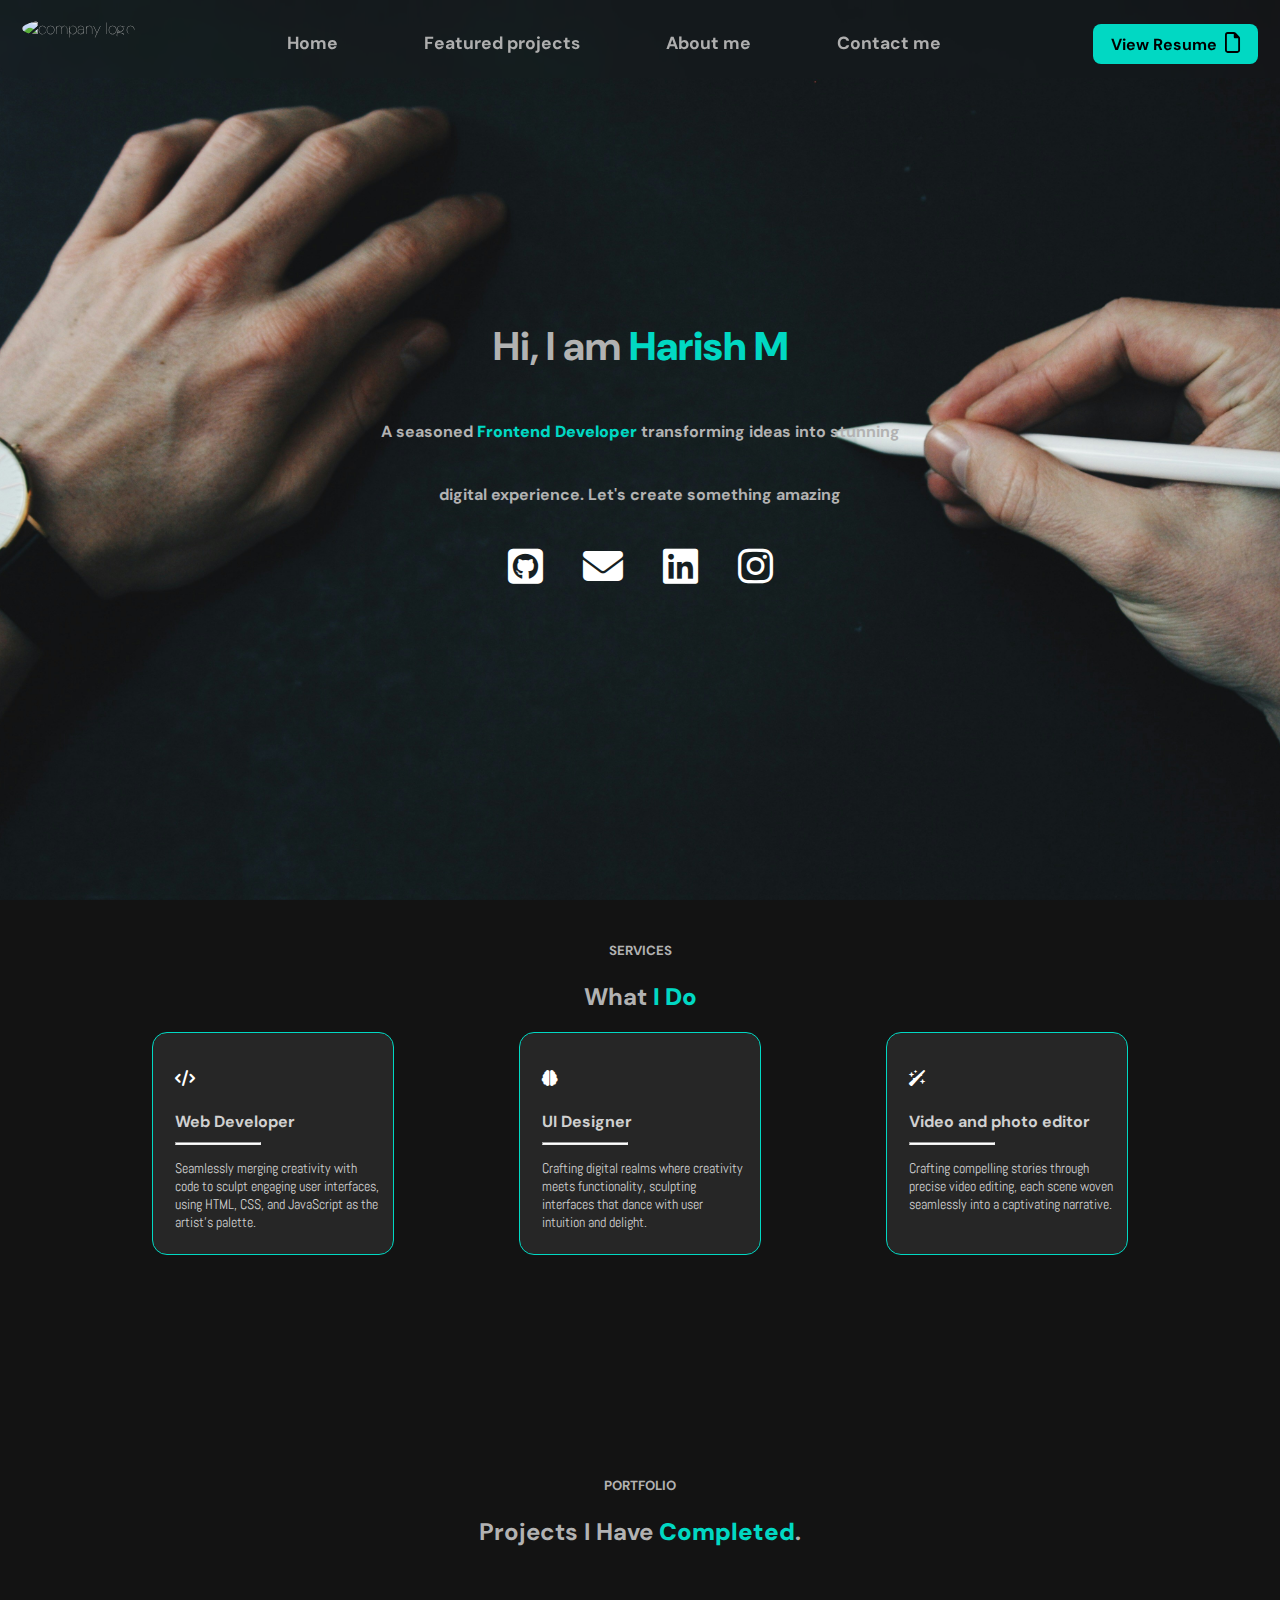
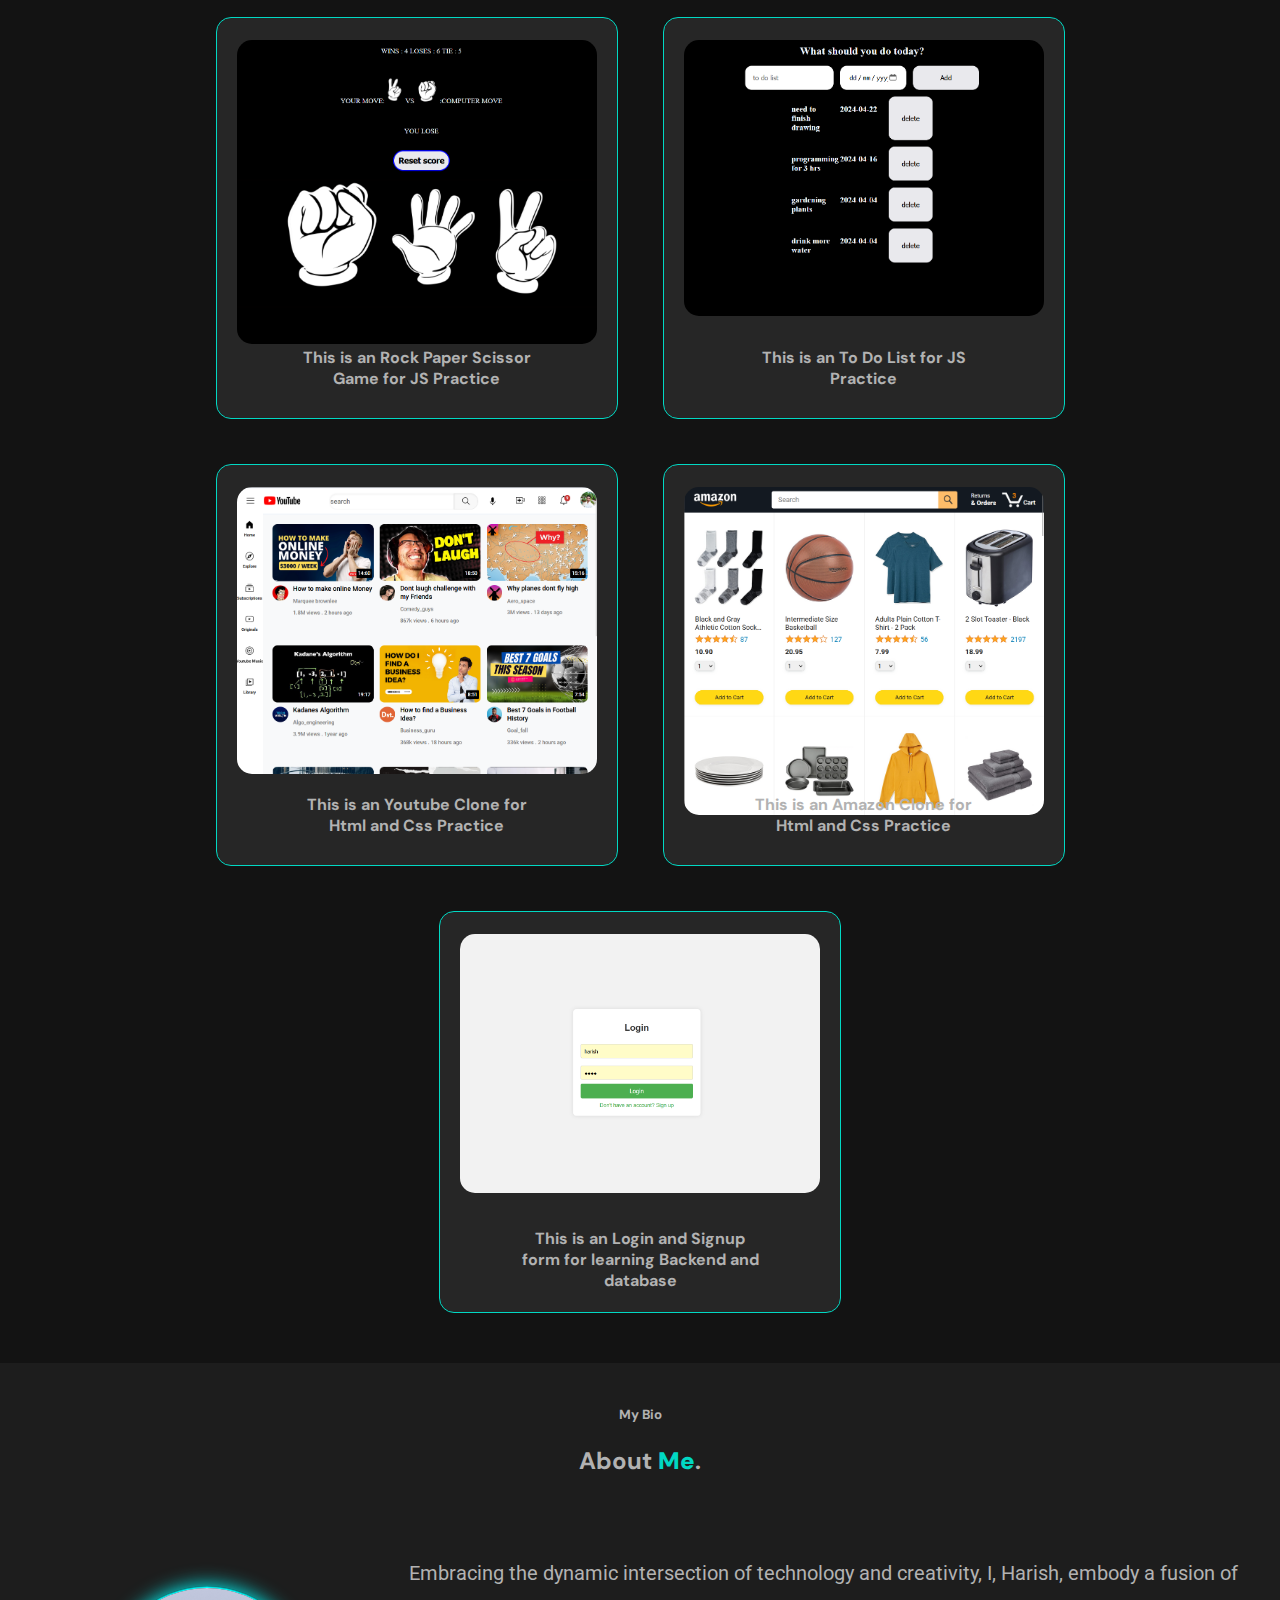
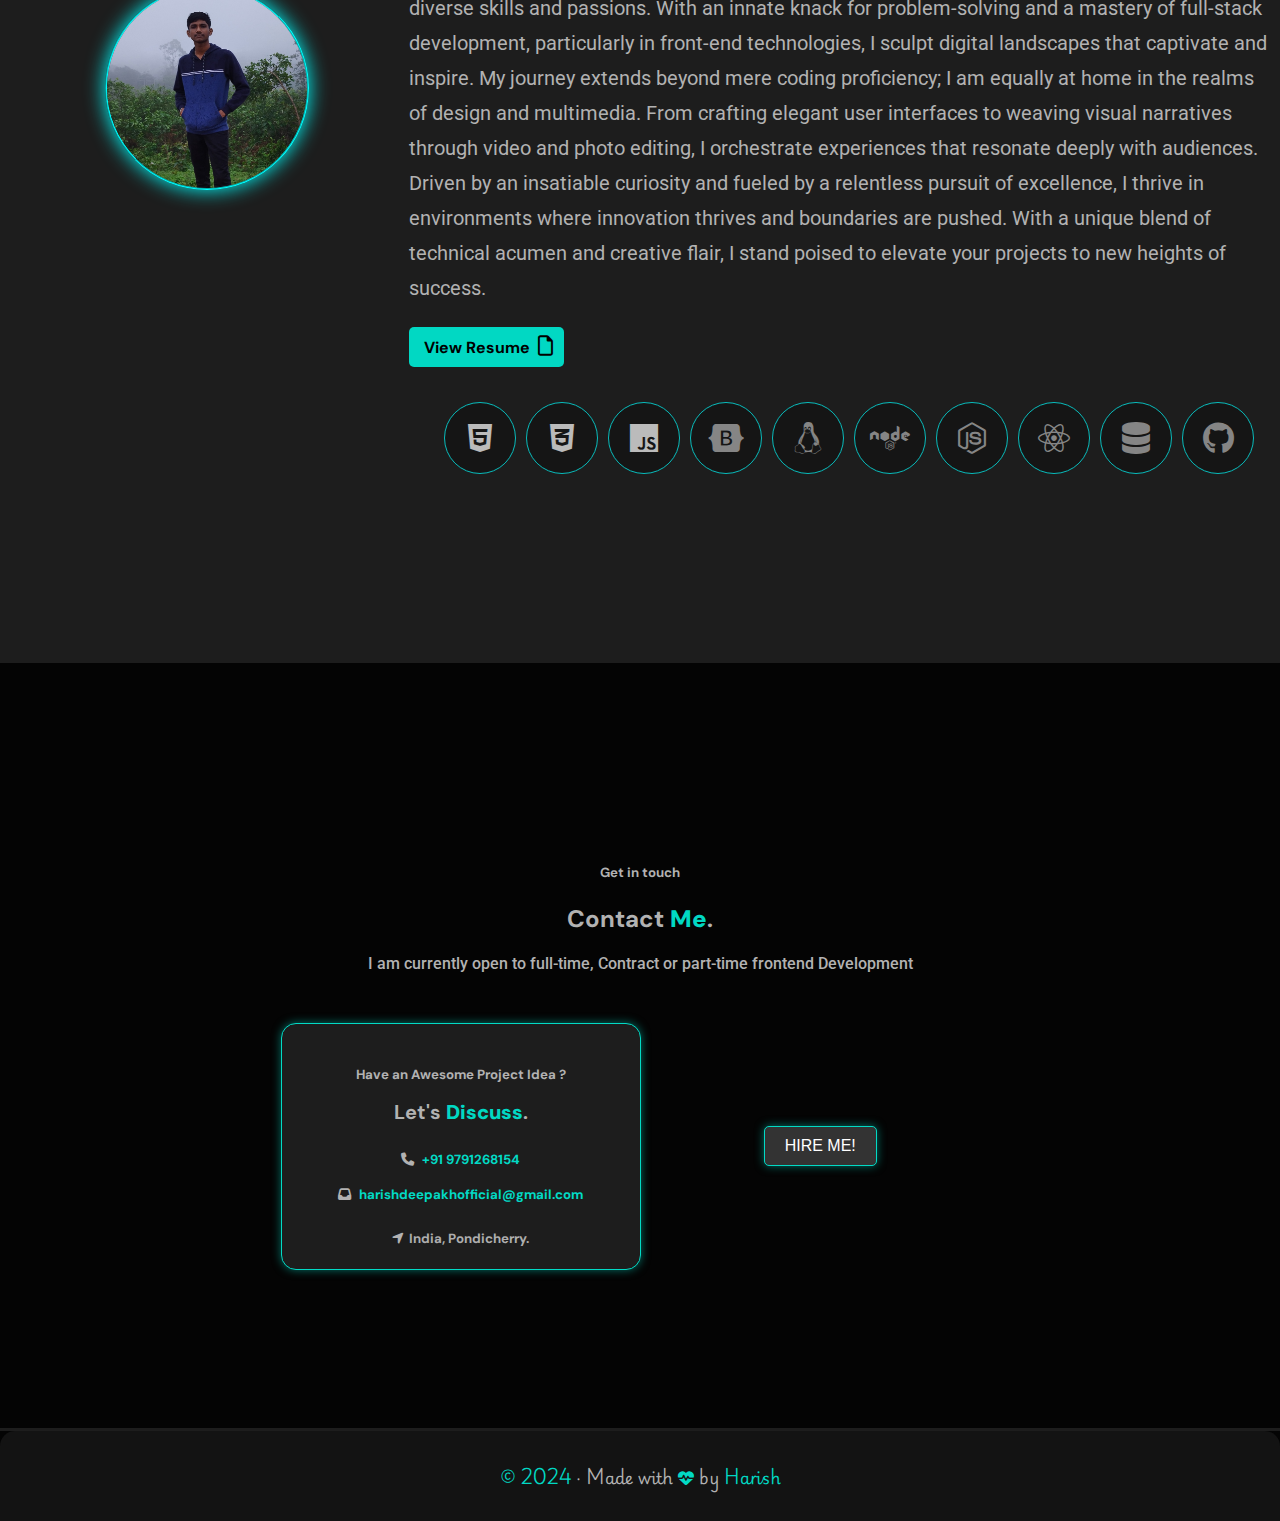
==== index.html @ 9bfe8de7 "added some new effects" ====
<!DOCTYPE html>
<html lang="en" style="overflow-x: hidden">
<head>

  <meta charset="UTF-8">
  <meta name="viewport" content="width=device-width, initial-scale=1">
  <meta property="og:title" content="Harish 👨‍💻· Developer">
  <meta property="og:description" content="Frontend developer 💻 and video editor 🎥 passionate about creating seamless user experiences and captivating visual content.">
  <meta property="og:image" content="https://hari-sh.vercel.app/profile-photo/image.jpg">
  <meta property="og:url" content="https://hari-sh.vercel.app">
  <meta name="twitter:card" content="summary_large_image">

  <title>Harish • Developer</title>
  <link rel="icon" href="https://hari-sh.vercel.app/profile-photo/student.png" type="image/x-icon">
  <link rel="stylesheet" href="https://cdnjs.cloudflare.com/ajax/libs/font-awesome/6.5.1/css/all.min.css">
  <link rel="stylesheet" href="header.css">
  <link rel="stylesheet" href="small-intro.css">
  <link rel="stylesheet" href="general.css">
  <link rel="stylesheet" href="services.css">
  <link rel="stylesheet" href="projects.css">
  <link rel="stylesheet" href="bio.css">
  <link rel="stylesheet" href="css.css">
  <link rel="stylesheet" href="contact.css">
  <link rel="stylesheet" href="footer.css">
 
  <!--<script type="module" src="https://unpkg.com/@splinetool/viewer@1.4.0/build/spline-viewer.js"></script>
  <spline-viewer loading-anim-type="spinner-big-light" url="https://prod.spline.design/iO0shhrWj00DkFuY/scene.splinecode"></spline-viewer>-->
  
  
  <!-- Include ScrollReveal.js from a CDN -->
  <script src="https://unpkg.com/scrollreveal"></script>



</head> 
<body>

  <header>
    <div class="header">

      <div class="left-section"><img class="logo" src="profile-photo/logo.png" alt="company logo"></div>
      <div class="middle-section">
        <div class="home"><a href="#home" style="text-decoration: none;"><h3>Home</h3></a></div>
        <div class="featured-pro"><a href="#project" style="text-decoration: none;"><h3>Featured projects</h3></a></div>
        <div class="about-me"><a href="#about" style="text-decoration: none;"><h3>About me</h3></a></div>
        <div class="contact-me"><a href="#contact" style="text-decoration: none;"><h3>Contact me</h3></a></div>
      </div>
      <div class="last-section">
        <a style="text-decoration:none" href="https://drive.google.com/file/d/1Y2cMP9n1JhtYh37wk314QM_-DiykPPVD/view?usp=sharing" target="_blank"><h4 class="view-resume">View Resume<i style="color:black; font-size: 20px; text-align:center; padding-left:8px" class="fa-regular fa-file fa-shake"></i></h4></a>
      </div>
    </div>
  </header>
  <section id="home">
    <div  class="home-text">
    
      <div  class="small-intro">
        <div>
          <h1 class="intro-na">Hi, I am <b class="name-intro">Harish M</b></h1>
        </div>
        <div>
          <h4>A seasoned <b>Frontend Developer</b> transforming ideas into stunning</h4>
        </div>
        <div>
          <h4>digital experience. Let's create something amazing</h4>
        </div>
      </div>
  
      <div class="icons"> 
        <div class="github-icon">
          <a href="https://github.com/HarishM-git"><i style="color:white; font-size: 40px; border-radius: 100%;" class="fa-brands fa-square-github"></i></a>
        </div>
        <div class="gmail-icon">
          <a href="mailto:harishdeepakhofficial@gmail.com"><i style="color:white; font-size: 40px; border-radius: 100%;" class="fa-solid fa-envelope"></i></a>
        </div>
        <div class="linkedin-icon">
          <a href="https://www.linkedin.com/in/harish-dev-edits"><i style="color:white; font-size: 40px; border-radius: 100%;" class="fa-brands fa-linkedin"></i></a>
        </div>
        <div class="facebook-icon">
          <a href="https://www.instagram.com/_harish_m_007?igsh=MTlhZHRyZ3hycWxlcA=="><i style="color:white; font-size: 40px; border-radius: 100%;" class="fa-brands fa-instagram"></i></a>
        </div>
      </div>
    </div>
  </section>
  
  
  <div class="service-text">
    <span class="center"><h5>SERVICES</h5></span>
    <span class="center wid"><h2>What <b>I Do</b></h2></span>
    <div class="service-container service-js">

      <!-- Service items will be injected here -->
       
    </div>
  </div>
  

<section id="project">
  <div class="feature-pro-text">
    <span class="center"><h5>PORTFOLIO</h5></span>
    <span class="center wid"><h2>Projects I Have <b>Completed</b>.</h2></span>
    <div class="feature-pro-container"></div>
    
  </div>
</section>
  

  <section id="about">
    <div  class="bio-text">
      <span class="center"><h5>My Bio</h5></span>
      <span class="center wid"><h2>About <b>Me</b>.</h2></span>
  
      <div class="bio-con">
        <div class="bio-image-con">
          <div class="trackback-line"></div>
          <div class="container">
            <div class="main">
              <img src="profile-photo/new-profile6.jpg" alt="Sun" />
            </div>
            <div class="orbit-image orbit1">
              <img src="project-photos/js.jpg" alt="Orbiting Image 1" />
            </div>
            <div class="orbit-image orbit2">
              <img src="project-photos/html.webp" alt="Orbiting Image 2" />
            </div>
            <div class="orbit-image orbit3">
              <img src="project-photos/react.png" alt="Orbiting Image 3" />
            </div>
            <div class="orbit-image orbit4">
              <img src="project-photos/css-icon.webp" alt="Orbiting Image 4" />
            </div>
            <div class="orbit-image orbit5">
              <img src="project-photos/react-native.webp" alt="Orbiting Image 4" />
            </div>
            <div class="orbit-image orbit6">
              <img src="project-photos/node.jpg" alt="Orbiting Image 4" />
            </div>
            <div class="orbit-image orbit7">
              <img src="project-photos/github.webp" alt="Orbiting Image 4" />
            </div>
            <div class="orbit-image orbit8">
              <img src="project-photos/mongodb.jpg" alt="Orbiting Image 4" />
            </div>
            <div class="orbit-image orbit9">
              <img src="project-photos/express.png" alt="Orbiting Image 4" />
            </div>
          </div>
        </div>
        <div class="text-for-bio">
          <h3 class="original-text-for-bio">Embracing the dynamic intersection of technology and creativity, I, Harish, embody a fusion of diverse skills and passions. With an innate knack for problem-solving and a mastery of full-stack development, particularly in front-end technologies, I sculpt digital landscapes that captivate and inspire.
            My journey extends beyond mere coding proficiency; I am equally at home in the realms of design and multimedia. From crafting elegant user interfaces to weaving visual narratives through video and photo editing, I orchestrate experiences that resonate deeply with audiences.
            Driven by an insatiable curiosity and fueled by a relentless pursuit of excellence, I thrive in environments where innovation thrives and boundaries are pushed. With a unique blend of technical acumen and creative flair, I stand poised to elevate your projects to new heights of success.
          </h3>
          <div class="resume-bio">
            <a style="text-decoration:none" href="https://drive.google.com/file/d/1Y2cMP9n1JhtYh37wk314QM_-DiykPPVD/view?usp=sharing" target="_blank"><h4 class="view-resume-bio">View Resume<i style="font-size: 20px; text-align:center; padding-left:8px; color:black" class="fa-regular fa-file fa-shake"></i></h4></a>
          </div>
          <div class="container-s">
            <div class="tech-stack">
              <div class="tech-stack-buttons">
                <div class="tech-stack-button">
                  <i class="fab fa-html5" style="color: white;"></i> <!-- HTML5 icon -->
                </div>
                <div class="tech-stack-button">
                  <i class="fab fa-css3-alt" style="color: white;"></i> <!-- CSS3 icon -->
                </div>
                <div class="tech-stack-button">
                  <i class="fab fa-js" style="color: white;"></i> <!-- JavaScript icon -->
                </div>
                <div class="tech-stack-button">
                  <i class="fa-brands fa-bootstrap"></i><!-- JavaScript icon -->
                </div>
                <div class="tech-stack-button">
                  <i class="fa-brands fa-linux"></i><!-- JavaScript icon -->
                </div>
              </div>
            </div>
            <div class="tech-stack">
              <div class="tech-stack-buttons">
                <div class="tech-stack-button">
                  <i class="fab fa-node" ></i> <!-- Node.js icon -->
                </div>
                <div class="tech-stack-button">
                  <i class="fab fa-node-js" ></i> <!-- Express.js icon -->
                </div>
                <div class="tech-stack-button">
                  <i class="fa-brands fa-react"></i> <!-- MongoDB icon -->
                </div>
                <div class="tech-stack-button">
                  <i class="fa-solid fa-database"></i> <!-- MongoDB icon -->
                </div>
                <div class="tech-stack-button">
                  <i class="fa-brands fa-github"></i><!-- MongoDB icon -->
                </div>
              </div>
            </div>
          </div>
        </div>
      </div>
    </div>
  </section>
 

<section id="contact">
  <div class="contact-text">

    <span class="center"><h5>Get in touch</h5></span>
    <span class="center wid"><h2>Contact <b>Me</b>.</h2></span>
    <div class="gist">I am currently open to full-time, Contract or part-time frontend Development</div>
    <div class="container-ct">
      <div class="lft-in-ct">
        <span class="center"><h5>Have an Awesome Project Idea ?</span>
        <span class="center wid"><h2>Let's <b>Discuss</b>.</h2></span>
        <div class="ct-no"><i class="fa-solid fa-phone" ></i><a id="phone-no" style="text-decoration: none; padding-left:5px " href="tel:9791268154"> +91 9791268154</a></div>
        <div class="em-given">
          <i class="fa-solid fa-inbox"></i><a id="email-g" href="mailto:harishdeepakhofficial@gmail.com" style="text-decoration: none; padding-left: 5px;"> harishdeepakhofficial@gmail.com</a>
        </div>
        <div class="or-loc"></div>
        <i class="fa-solid fa-location-arrow"></i><a href="https://maps.app.goo.gl/TVQan9mJoH7M5TsQ7" style="padding-left: 5px;">India, Pondicherry.</a>
      </div>
     
      <div class="rgt-in-ct">
        <a href="https://www.freelancer.in/u/PixelHarish?sb=t"target="_blank">
          <button id="hire">HIRE ME!</button>
        </a>
        
      </div>
  </div>
</div>
</section>
  

<div class="hor-li"></div>
  <footer>
    <div class="last-text"><b>&#169 2024 </b>&#903 Made with  <i class="fa-solid fa-heart-pulse fa-bounce" style="color: #02dac5;"></i>  by <b>Harish</b> </div>
  </footer>
  <!-- Include the ScrollReveal script -->
 
  <script type='module' src="js.js" defer></script>
</body>
</html>
---- header.css ----
@import url('https://fonts.googleapis.com/css2?family=Rubik+Scribble&family=Tac+One&display=swap');
@import url('https://fonts.googleapis.com/css2?family=Dancing+Script:wght@400..700&family=Tac+One&display=swap');
@import url('https://fonts.googleapis.com/css2?family=DM+Sans:ital,opsz,wght@0,9..40,100..1000;1,9..40,100..1000&family=Dancing+Script:wght@400..700&family=Tac+One&display=swap');
@import url('https://fonts.googleapis.com/css2?family=Pacifico&display=swap');

h1.name{
  color: #b2b2b2;
  font-size: 27px;
  font-family: "Pacifico", cursive;
  font-weight: 400;
  font-style: normal;
}

.header{
  z-index: 13;
  display: flex;
  height: 55px;
  flex-direction: row;
  position: fixed;
  top: 0px;
  left: 0px;
  right: 0px;
  margin-top: 0px; 
  padding-top: 8px;
  padding-bottom: 15px;
  justify-content: space-between;
  border-bottom-left-radius: 18px;
  backdrop-filter: blur(8px);
  padding-inline: 22px;
}

.middle-section{
  display: flex;
  flex-direction: row;
  padding-top: 6px;
  font-size: 15px;
  gap: 86px;
  transition: transform 3s;
}

.last-section{
  z-index: 13;
}

.contact-me{
  padding-left: 0px;
}

.view-resume{
  color: #000000;
  padding-inline: 18px;
  padding-block: 9px;
  background-color: #01d8c3;
  border-radius: 8px;
  margin-block: 16px;
  transition: transform 0.3s ease-in-out;
}

.view-resume:hover{
  border-color: #01d8c3;
  transform: scale(1.1);
}

.left-section{
  padding-top: 10px;
}

.logo{
  height: 60px;
  width: 60px;
  border-radius: 50%;
  margin-top: -6px;
}

/* header.css */

.active {
  color: #01d8c3; 
  font-weight: bold; 
}


@media (max-width: 1040px){
  .middle-section{
    gap: 35px;
  }
}

@media (max-width: 900px){
  .middle-section{
    display: none;
  }
}

@media (max-width: 520px){
  .small-intro{
    margin: auto;
    width: 70%;
  }
  
  .header{
    height: 60px;
    
  }
 
}
---- small-intro.css ----
.name-intro,b{
  color: #01d8c3;
}
.small-intro{
  display: flex;

  flex-direction: column;
  justify-content: center;
  text-align: center; 
 
}

.small-intro h1{
  font-size: 2.5rem;
}
.icons{
  display: flex;
  flex-direction: row;
  justify-content: center;
  align-items: center;


}

.facebook-icon{
  padding: 20px;
}
.linkedin-icon{
  padding: 20px;
}
.github-icon{
  padding: 20px;
}
.gmail-icon{
  padding: 20px;
}

.home-text{
 
  min-height: 100vh;
  align-content: center;
  overflow-x: hidden;
  background-image: url(project-photos/luca-laurence-ZrqrP9Xs2vI-unsplash.jpg);
  
   

  /* Center and scale the image nicely */
  background-position: center;
  background-repeat: no-repeat;
  background-size: cover;
}

@media (max-width:520px){
  .home-text{
    min-height: 100vh;
      
  }
  .small-intro h1{
    font-size: 2rem;
  }
  
}
@media (max-width:900px){
  .home-text{
    background-image: url(project-photos/kelly-sikkema-tk9RQCq5eQo-unsplash.jpg);
    background-position: center;
  background-repeat: no-repeat;
  background-size: cover;
  }
}

@media (max-width:827px){
  .home-text{
    background-image: url(project-photos/kelly-sikkema-L5HG3CH_pgc-unsplash.jpg);
    background-position: center;
  background-repeat: no-repeat;
  background-size: cover;
  }
}
---- general.css ----
html, body { 
  
  height: 100%; width: 100%; 
  
}

@media (max-width:900px){
  html{
    overflow-x: hidden;
  }
}



body{
  background-color: #040404;
  margin: 0px;
  color: #b2b2b2;

 
  z-index: 200;
  font-family: "DM Sans", sans-serif;
  font-optical-sizing: auto;
  font-weight: 100;
  
  


}




a{
  color: #aeaeae;
  text-decoration: none;
}

html{
  scroll-behavior: smooth ;
}
@media only screen and (max-device-width: 480px) {
  a {
      pointer-events: none;
  }
}
---- services.css ----
@import url('https://fonts.googleapis.com/css2?family=Abel&display=swap');

.service-text {
  min-height: 50vh;
  background-color: #131313;
  padding-bottom: 40px;
  overflow-x: hidden;
}

.center {
  padding-top: 20px;
  display: block;
  text-align: center;
}

.wid {
  margin-top: 0%;
  padding-top: 0%;
}

.service-container {
  display: flex;
  flex-direction: row;
  justify-content: center;
  gap: 125px;
  flex-wrap: wrap;
}

.web-developer {
  border-width: 1px;
  border-color: #01d8c3;
  border-style: solid;
  width: 240px;
  height: 200px;
  background-color: #262626;
  border-radius: 15px;
  padding-bottom: 21px;
  position: relative; /* Required for pseudo-element positioning */
  overflow: hidden; /* Hide overflow for the pseudo-element */
  cursor: pointer;
  transition: box-shadow 0.6s ease-in-out, transform 0.6s ease-in-out, color 0.6s ease;
}

.web-developer::before {
  content: "";
  position: absolute;
  top: 50%; /* Start from the vertical center */
  left: 50%; /* Center horizontally */
  width: 200%; /* Double the width of the parent */
  height: 200%; /* Double the height of the parent */
  background-color: #01d8c3;
  z-index: 0;
  transform-origin: center;
  transform: translate(-50%, -50%) rotate(45deg) scale(0); /* Scale initially at 0 */
  transition: transform 0.6s ease;
}

.web-developer:hover::before {
  transform: translate(-50%, -50%) rotate(45deg) scale(1); /* Scale to full size */
}

.web-developer:hover {
  box-shadow: 15px 15px 5px rgba(0, 0, 0, 0.5);
  transform: scale(1.09);
  color: #131313;
}

.web-developer:hover .service-icon,
.web-developer:hover .title-name,
.web-developer:hover .service-content {
  opacity: 1;
  color: #131313;
}

.web-developer:hover hr {
  background-color: #131313;
  border-color: #131313;
}

.service-icon {
  margin-top: 35px;
  margin-left: 22px;
  position: relative;
  z-index: 1; /* Ensure icons are above the background */
}

.title-name {
  color: #d0d0d0;
  margin-left: 22px;
  position: relative;
  z-index: 1; /* Ensure text is above the background */
}

.service-content {
  margin-left: 22px;
  margin-right: 12px;
  color: #d0d0d0;
  font-family: "Abel", sans-serif;
  font-weight: 400;
  font-style: normal;
  font-size: 19px;
  position: relative;
  z-index: 1; /* Ensure text is above the background */
}

hr {
  width: 35%;
  height: 0.5%;
  margin-left: 22px;
  margin-bottom: -18px;
  margin-top: -11px;
  background-color: white;
}

.text-inside-service {
  font-family: "Abel", sans-serif;
  font-weight: lighter;
  font-style: normal;
  font-size: 14px;
}

.service-content:hover .fa {
  color: black;
}

@media (max-width: 1040px) {
  .service-container {
    gap: 55px;
  }
}

@media (max-width: 490px) {
  .service-container {
    gap: 35px;
  }
}
---- projects.css ----
/* Feature Pro Text */
.feature-pro-text {
  min-height: 100vh;
  padding-top: 45px;
  background-color: #131313;
  overflow-x: hidden;
  margin: 0 auto;
}

/* Feature Pro Container */
.feature-pro-container {
  display: flex;
  flex-direction: row;
  justify-content: center;
  margin-top: 70px;
  flex-wrap: wrap;
  gap: 45px;
  padding-bottom: 50px;
}

/* Common Model */
.common-model {
  display: flex;
  flex-direction: column;
  width: 400px;
  height: 400px;
  background-color: #262626;
  border-radius: 15px;
  border-width: 1px;
  border-color: #01d8c3;
  border-style: solid;
  cursor: pointer;
  transition: transform 0.3s ease-in-out;
}

.common-model:hover {
  transform: scale(1.03);
  border-color: #01d8c3;
  opacity: 1;
}

.style-container {
  align-self: center;
  width: 360px;
  height: 300px;
}

.text-project {
  color: #b2b2b2;
  text-align: center;
  width: 60%;
  margin: auto;
}

.style-container img {
  width: 100%;
  object-fit: contain;
  border-radius: 15px;
  margin-top: 22px;
}

@media(min-width: 521px) {
  .common-model {
    width: 400px;
    height: 400px;
  }
}

@media(min-width: 0px) and (max-width: 520px) {
  .common-model {
    width: 360px;
    height: 420px;
  }
  .common-model:hover {
    transform: scale(0.95);
  }
  .style-container img {
    width: 90%;
    padding-inline: 18px;
    border-radius: 20px;
  }
}
---- bio.css ----
@import url('https://fonts.googleapis.com/css2?family=Abel&display=swap');


.bio-text{
  
  
 
  background-color: #1d1d1d;
  overflow-x: hidden;
  height: 100vh;

}
.bio-image-con{
  display: flex;
  justify-content: center;    
  width: 770px;
  
  padding-top: 90px;
}

.bio-image img{
  width: 320px;
  height: 320px;
  object-fit: cover;
  border-radius: 50%;
  
}

.text-for-bio{
 
  width: 100%;
  
  margin-right: 11px;
}

.bio-con{
  display: flex;
  flex-direction: row;
  height: max-content;
  padding-bottom: 15px;
  
}

.original-text-for-bio{
  margin-top: 60px;
 
  line-height: 35px;  
  font-family: "Roboto", sans-serif;
  font-weight: 400;
  font-style: normal;
  font-size: 20px;
  

  }
  
.resume-bio{
  background-color: #01d8c3;
  width: 140px;
  padding-left: 15px;
  height: 40px;
  border-radius: 5px;
  transition: transform 0.3s ease-in-out;
}  


.view-resume-bio{
  color:black;
  padding-top:9px;
  

}

.resume-bio:hover{
  transform: scale(1.15);
}



@media (max-width:1100px){
  .bio-con{
    flex-direction: column;
    
    
  }
  .bio-image-con{
    width: 100%;


  }
  .text-for-bio{
    margin: auto;
    width: 85%;
   
  }
  .resume-bio{
    display: none;
  }
}

@media(min-width:800px) and (max-width:1099px){
  .bio-image img{
    width: 250px;
    height: 250px;
  }
  .bio-image-con{
   
    padding-top: 10px;
  }

}
@media(min-width:400px) and (max-width:799px){
  .bio-image img{
    width: 150px;
    height: 150px;
  }
  .bio-image-con{
    line-height: 25px;
    padding-top: 10px;
  }

}

@media (max-width:399px){
  
  .bio-image img{
    width:150px;
    height: 150px;

  }
  .bio-image-con{
    line-height: 25px;
    padding-top: 10px;
  }
  
}
---- css.css ----
.container {
  position: relative;
  width: 200px; 
  height: 200px; 
  margin: 0 auto; 
}

.main {
  position: absolute;
  width: 200px; 
  height: 200px;
  top: 50%; 
  left: 50%; 
  transform: translate(-50%, -50%); 
  z-index: 15;
  

}

.main img {
  width: 100%; 
  height: 100%; 
  border-radius: 50%; 
  border: 2px;
  border-style:groove;
  border-color: aqua;
  opacity: 1;
  box-shadow: 0 0 20px aqua;
}

.orbit-image {
  position: absolute;
  width: 30px; 
  height: 30px;
  top: 50%;
  left: 50%; 
}

.orbit-image img {
  width: 100%; 
  height: 100%; 
  border-radius: 50%; 
}


.orbit1 {
  animation: rotate1 2.4s linear infinite; 
}

.orbit2 {
  animation: rotate2 6.16s linear infinite; 
}

.orbit3 {
  animation: rotate3 10s linear infinite; 
}

.orbit4 {
  animation: rotate4 18.8s linear infinite;
}

.orbit5 {
  animation: rotate5 50s linear infinite; 
}

.orbit6 {
  animation: rotate6 80s linear infinite; 
}

.orbit7 {
  animation: rotate7 120s linear infinite;
}

.orbit8 {
  animation: rotate8 160s linear infinite;
}

.orbit9 {
  animation: rotate9 200s linear infinite;
}



@keyframes rotate1 {
  0% {
      transform: rotate(0deg) translate(120px, 0); 
  }
  100% {
      transform: rotate(360deg) translate(120px, 0); 
  }
}

@keyframes rotate2 {
  0% {
      transform: rotate(0deg) translate(130px, 0); 
  }
  100% {
      transform: rotate(360deg) translate(130px, 0); 
  }
}

@keyframes rotate3 {
  0% {
      transform: rotate(0deg) translate(140px, 0); 
  }
  100% {
      transform: rotate(360deg) translate(140px, 0); 
  }
}


@keyframes rotate4 {
  0% {
      transform: rotate(0deg) translate(150px, 0); 
  }
  100% {
      transform: rotate(360deg) translate(150px, 0);
  }
}

@keyframes rotate5 {
  0% {
      transform: rotate(0deg) translate(160px, 0); 
  }
  100% {
      transform: rotate(360deg) translate(160px, 0);
  }
}


@keyframes rotate6 {
  0% {
      transform: rotate(0deg) translate(170px, 0); 
  }
  100% {
      transform: rotate(360deg) translate(170px, 0);
  }
}
@keyframes rotate7 {
  0% {
      transform: rotate(0deg) translate(180px, 0); 
  }
  100% {
      transform: rotate(360deg) translate(180px, 0);
  }
}
@keyframes rotate8 {
  0% {
      transform: rotate(0deg) translate(190px, 0); 
  }
  100% {
      transform: rotate(360deg) translate(190px, 0);
  }
}
@keyframes rotate9 {
  0% {
      transform: rotate(0deg) translate(200px, 0); 
  }
  100% {
      transform: rotate(360deg) translate(200px, 0);
  }
}







.container-s {
  overflow-x: hidden;
  max-width: 800px;
  margin: 0 auto;
  padding: 30px;
  border-radius: 5px;
  display: flex;
}

.tech-stack {
  margin-bottom: 20px;
}

.tech-stack-buttons {
  display: flex;
  flex-direction: row;
  align-items: center;
  justify-content: center;/* Center the buttons horizontally */
}

.tech-stack-button {
  width: 70px;
  height: 70px;
  margin: 5px;
  border: 1px solid aqua;
  border-radius: 50%;
  display: flex;
  justify-content: center;
  align-items: center;
  background-color:#131313;
  font-size: 32px;
  opacity: 0.7;
  transition: transform 0.2s ease-in-out;
}

.tech-stack-button:hover{
  opacity: 1;
  transform: scale(1.15);
  
}


















/* Responsive adjustments */
@media screen and (max-width: 600px) {
  .tech-stack-button {
    width: 50px; /* Adjusted width for smaller screens */
    height: 50px; /* Adjusted height for smaller screens */
  }
  
  .tech-stack-button img {
    max-width: 50px; /* Adjusted max-width for smaller screens */
    max-height: 50px; /* Adjusted max-height for smaller screens */
  }
  .container-s {
    max-width: 800px;
    margin: 0 auto;
    padding: 20px;
    border-radius: 5px;
    display: flex;
    justify-content: center;
    flex-wrap: wrap;
  }
}


@media screen and (max-width: 1100px){
  .container-s {
    max-width: 800px;
    margin: 0 auto;
    padding: 20px;
    border-radius: 5px;
    display: flex;
    justify-content: center;
    flex-wrap: wrap;
  }
}
---- contact.css ----
@import url('https://fonts.googleapis.com/css2?family=Roboto:ital,wght@0,100;0,300;0,400;0,500;0,700;0,900;1,100;1,300;1,400;1,500;1,700;1,900&display=swap');

.contact-text{
  min-height: 85vh;
  align-content: center;
  overflow-x: hidden
}
.gist{
  font-family: "Roboto", sans-serif;
  font-weight: 500;
  font-style: normal;
  text-align: center;
}
.container-ct{

  display: flex;
  flex-direction: row;
  justify-content: center;
  
  margin-top: 50px;
  height: max-content;

}
.lft-in-ct{
  display: flex;
  flex-direction: row;
  justify-content: center;
  border-width: 1px;
  border-style: solid;
  border-color:#02dac5;
  border-radius: 15px;
  background-color: #1d1d1d;
  width: 28%;
  height: 40%;
  transition: color 0.3s ease-in-out, box-shadow 0.3s ease-in-out;
  box-shadow: 0 0 10px rgba(2, 218, 197, 0.5);
  
}
.lft-in-ct:hover {
 
  box-shadow: 0 0 30px #02dac5, 0 0 50px rgba(2, 218, 197, 0.5);
}
.ct-no{
  padding: 9px;
  
}
#phone-no{
  color: #02dac5;
}
.em-given{
  padding: 9px;
}
#email-g{
  color:#02dac5;
}
.or-loc{
  padding: 9px;
}


.rgt-in-ct{
  display: flex;
  flex-direction: row;
  justify-content: center;
  align-self: center;
  width: 28%;
  height: 40%;
}
#hire{
  padding: 10px 20px;
  font-size: 16px;
  color: #fff;
  background-color: #333;
  border: 1px solid #02dac5;
  border-radius: 5px;
  cursor: pointer;
  position: relative;
  overflow: hidden;
  transition: color 0.3s ease-in-out, box-shadow 0.3s ease-in-out;
  box-shadow: 0 0 10px rgba(2, 218, 197, 0.5);
}

#hire::before {
  content: '';
  position: absolute;
  top: -50%;
  left: -50%;
  width: 200%;
  height: 200%;
  background: radial-gradient(circle, rgba(0, 0, 0, 0.7) 0%, transparent 70%);
  animation: shine 3s linear infinite;
  z-index: -1;
}

#hire::after{
  animation-direction: reverse;
}

@keyframes shine {
  0% {
      transform: rotate(0deg);
  }
  100% {
      transform: rotate(360deg);
  }
}
#hire:hover {
  color:#02dac5;
  font-weight: 800;
  box-shadow: 0 0 30px #02dac5, 0 0 60px rgba(2, 218, 197, 0.5);
 
}



@media (max-width:1040px){
      .container-ct{
        flex-wrap: wrap;

      }
      .rgt-in-ct{
        display: none;
      }


}
@media (max-width:900px){
     .lft-in-ct{
      width: max-content;
     }
}
---- footer.css ----
@import url('https://fonts.googleapis.com/css2?family=Playwrite+NG+Modern:wght@100..400&family=Roboto:ital,wght@0,100;0,300;0,400;0,500;0,700;0,900;1,100;1,300;1,400;1,500;1,700;1,900&display=swap');

footer{
  display: flex;
  justify-content: center;
  height: 10vh;
  background-color: #131313;
  border-top-left-radius:15px ;
  border-top-right-radius: 15px;
  
}
.hor-li{
  width: 100%;
  height: 3px;
  background-color:#1d1d1d ;
}
.last-text{
 
  font-family: "Playwrite NG Modern", cursive;
  font-optical-sizing: auto;
  font-weight: 500;
  font-style: normal;
  margin: auto;

  
  
}
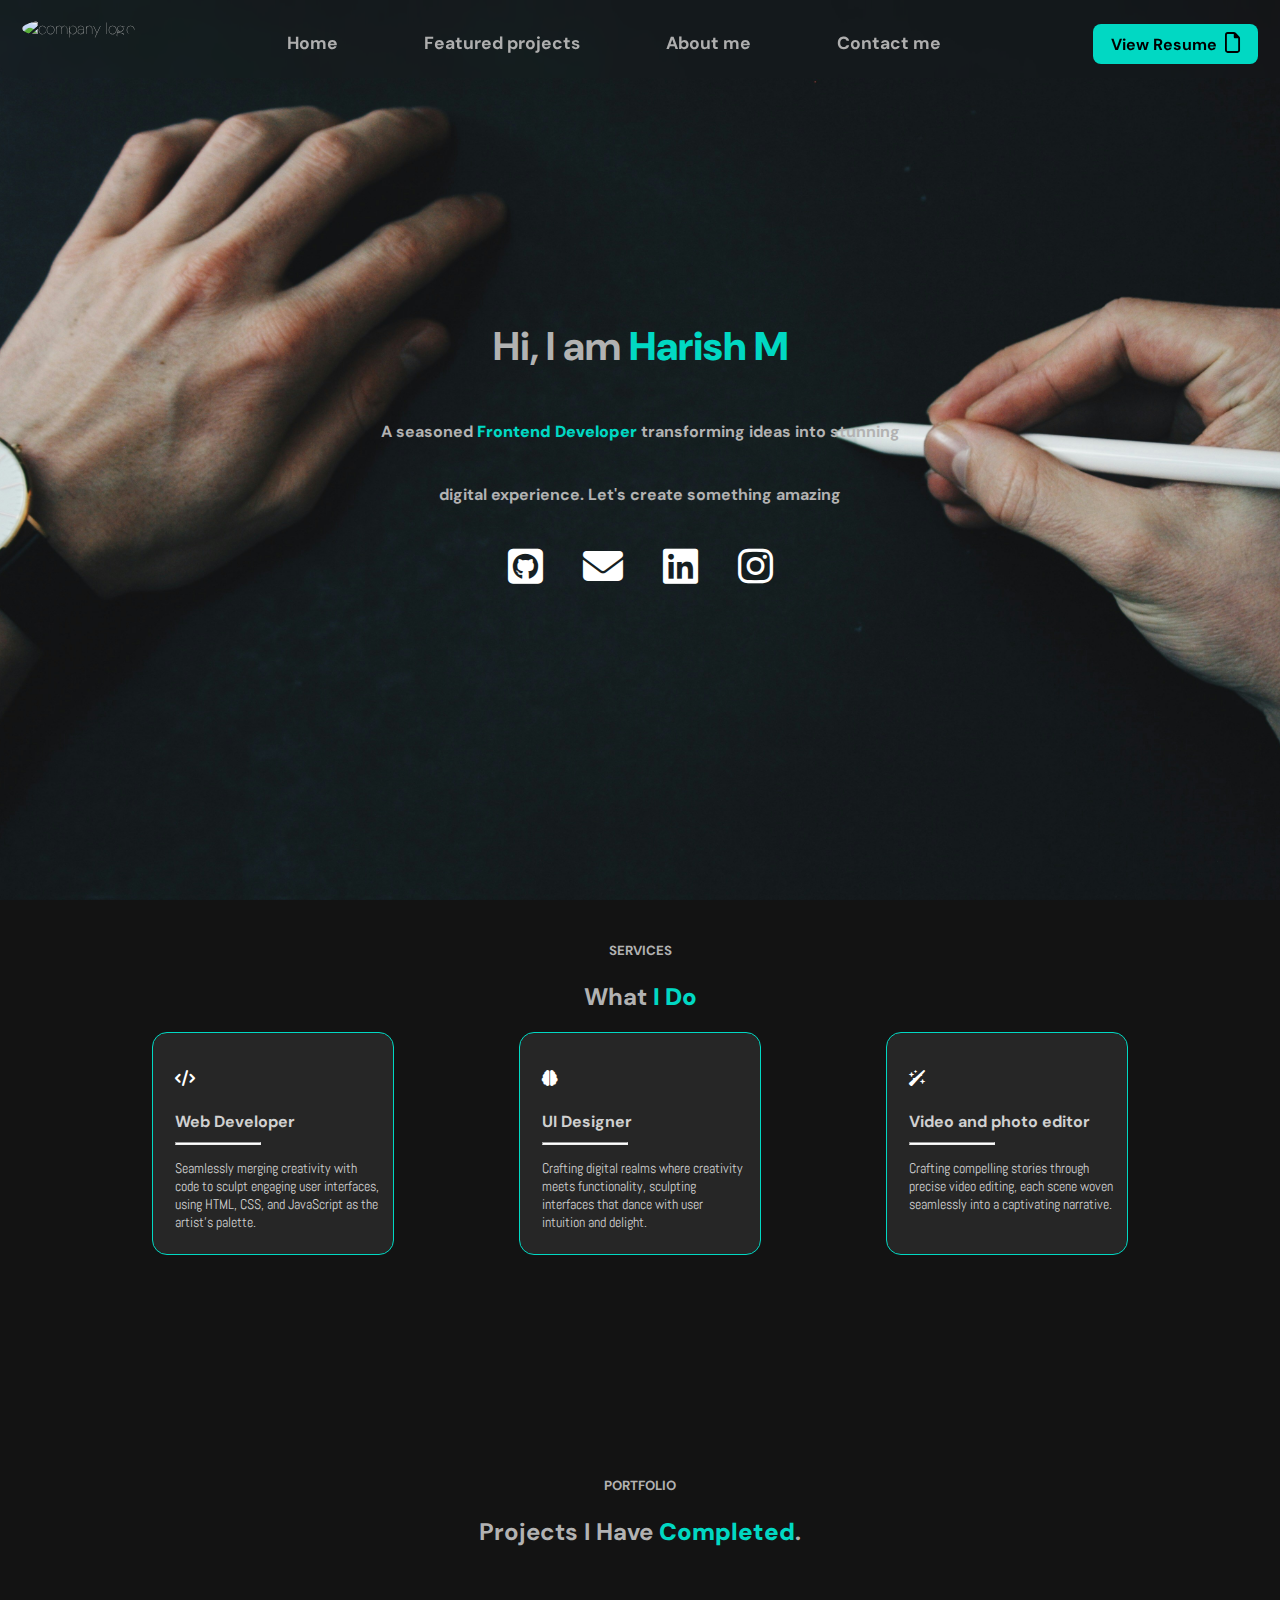
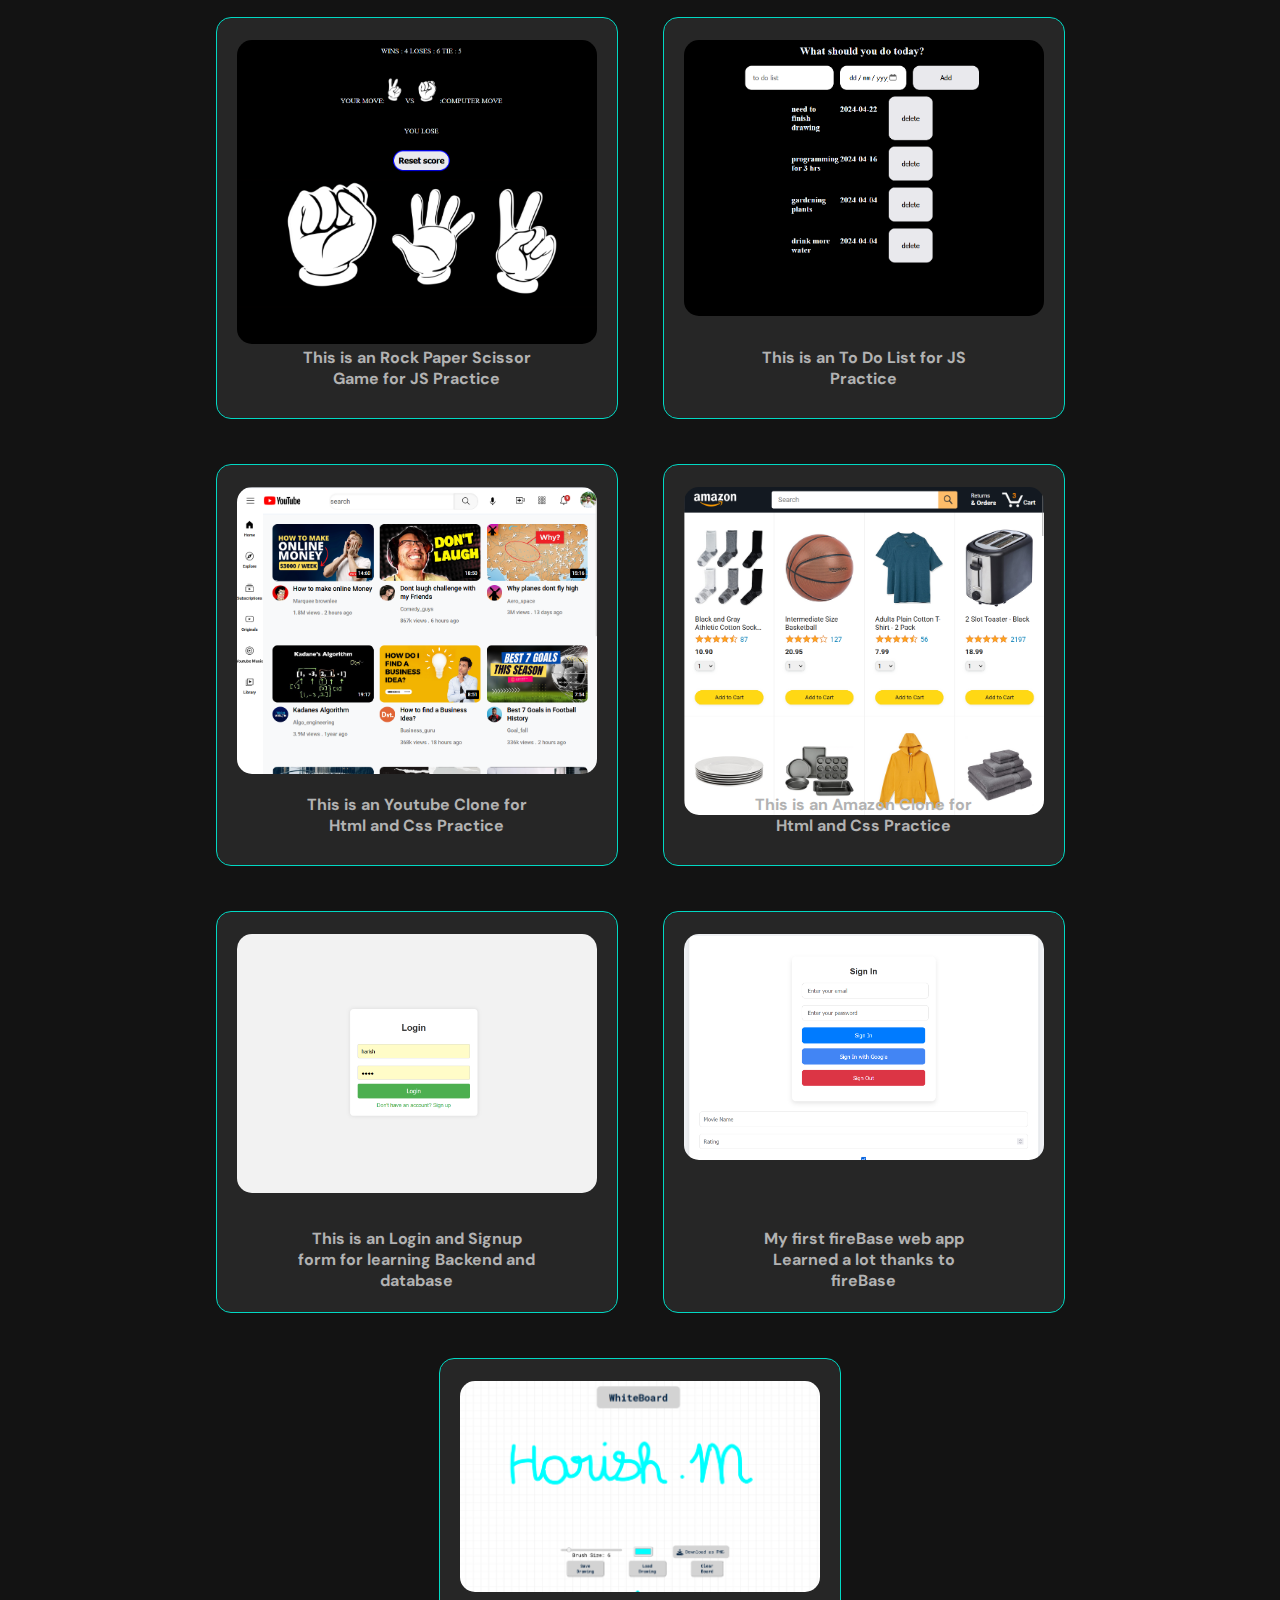
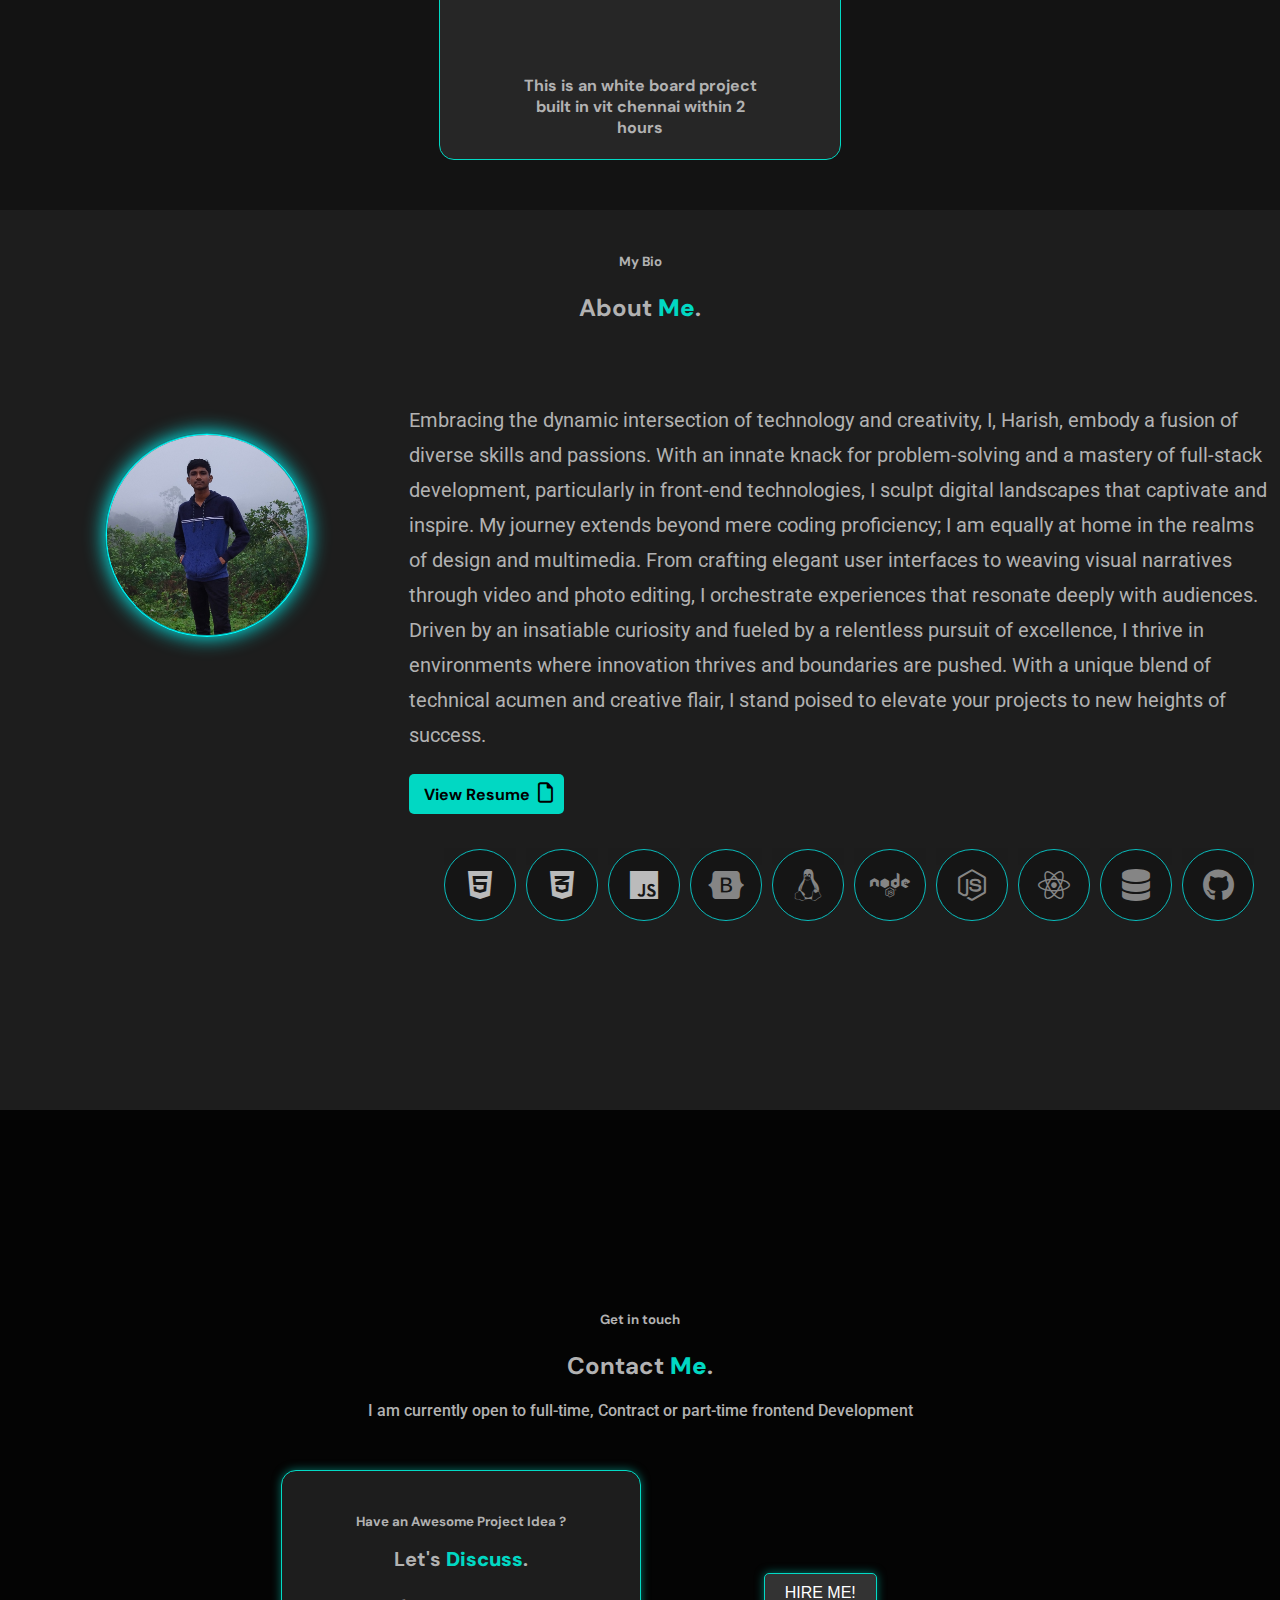
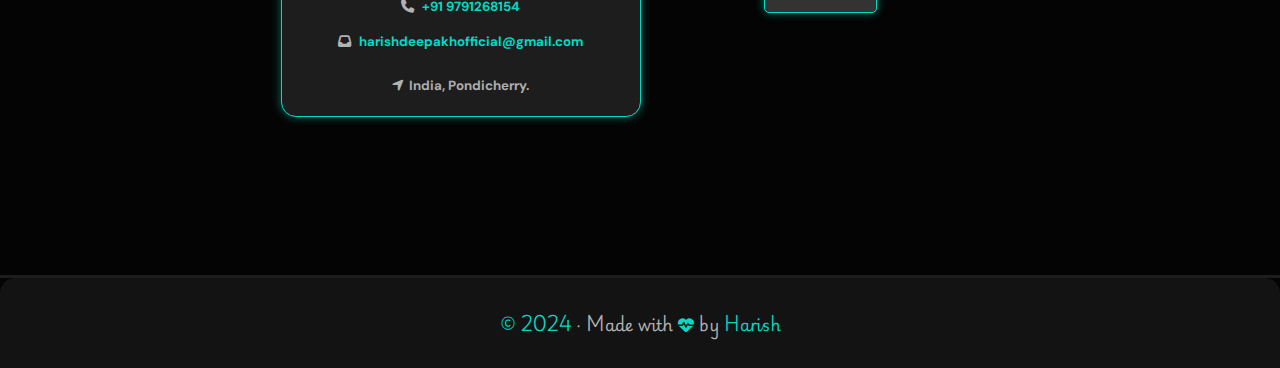
==== commit 50ed7a9e: "updated a new resume url" ====
--- a/index.html
+++ b/index.html
@@ -46,7 +46,7 @@
         <div class="contact-me"><a href="#contact" style="text-decoration: none;"><h3>Contact me</h3></a></div>
       </div>
       <div class="last-section">
-        <a style="text-decoration:none" href="https://drive.google.com/file/d/1Y2cMP9n1JhtYh37wk314QM_-DiykPPVD/view?usp=sharing" target="_blank"><h4 class="view-resume">View Resume<i style="color:black; font-size: 20px; text-align:center; padding-left:8px" class="fa-regular fa-file fa-shake"></i></h4></a>
+        <a style="text-decoration:none" href="https://drive.google.com/file/d/1NHVgv8LtTEopkBw8kPGlsFOrCE0czHme/view?usp=sharing" target="_blank"><h4 class="view-resume">View Resume<i style="color:black; font-size: 20px; text-align:center; padding-left:8px" class="fa-regular fa-file fa-shake"></i></h4></a>
       </div>
     </div>
   </header>
@@ -151,7 +151,7 @@
             Driven by an insatiable curiosity and fueled by a relentless pursuit of excellence, I thrive in environments where innovation thrives and boundaries are pushed. With a unique blend of technical acumen and creative flair, I stand poised to elevate your projects to new heights of success.
           </h3>
           <div class="resume-bio">
-            <a style="text-decoration:none" href="https://drive.google.com/file/d/1Y2cMP9n1JhtYh37wk314QM_-DiykPPVD/view?usp=sharing" target="_blank"><h4 class="view-resume-bio">View Resume<i style="font-size: 20px; text-align:center; padding-left:8px; color:black" class="fa-regular fa-file fa-shake"></i></h4></a>
+            <a style="text-decoration:none" href="https://drive.google.com/file/d/1NHVgv8LtTEopkBw8kPGlsFOrCE0czHme/view?usp=sharing" target="_blank"><h4 class="view-resume-bio">View Resume<i style="font-size: 20px; text-align:center; padding-left:8px; color:black" class="fa-regular fa-file fa-shake"></i></h4></a>
           </div>
           <div class="container-s">
             <div class="tech-stack">
--- a/general.css
+++ b/general.css
@@ -39,8 +39,10 @@
 html{
   scroll-behavior: smooth ;
 }
-@media only screen and (max-device-width: 480px) {
+
+/*The following line has been commented out to resolve the issue*/
+/*@media only screen and (max-device-width: 480px) {
   a {
       pointer-events: none;
   }
-}+}*/
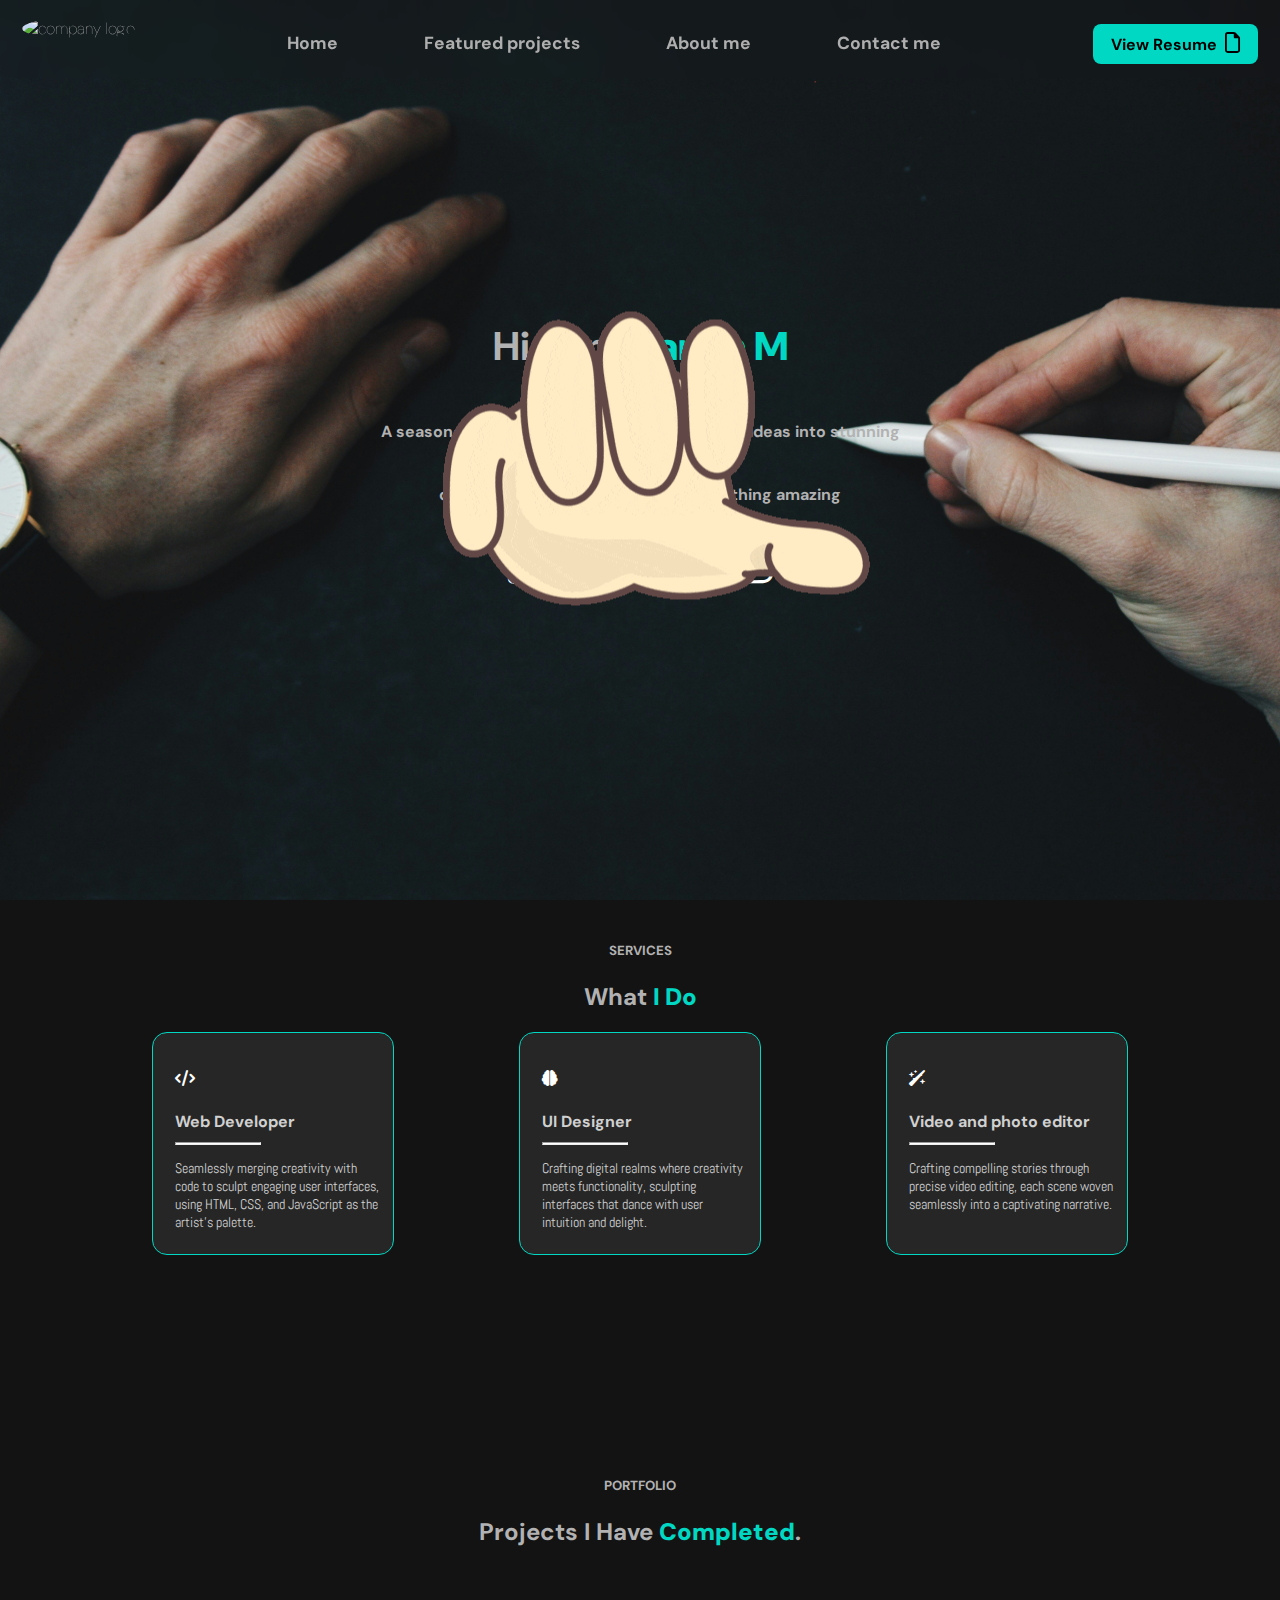
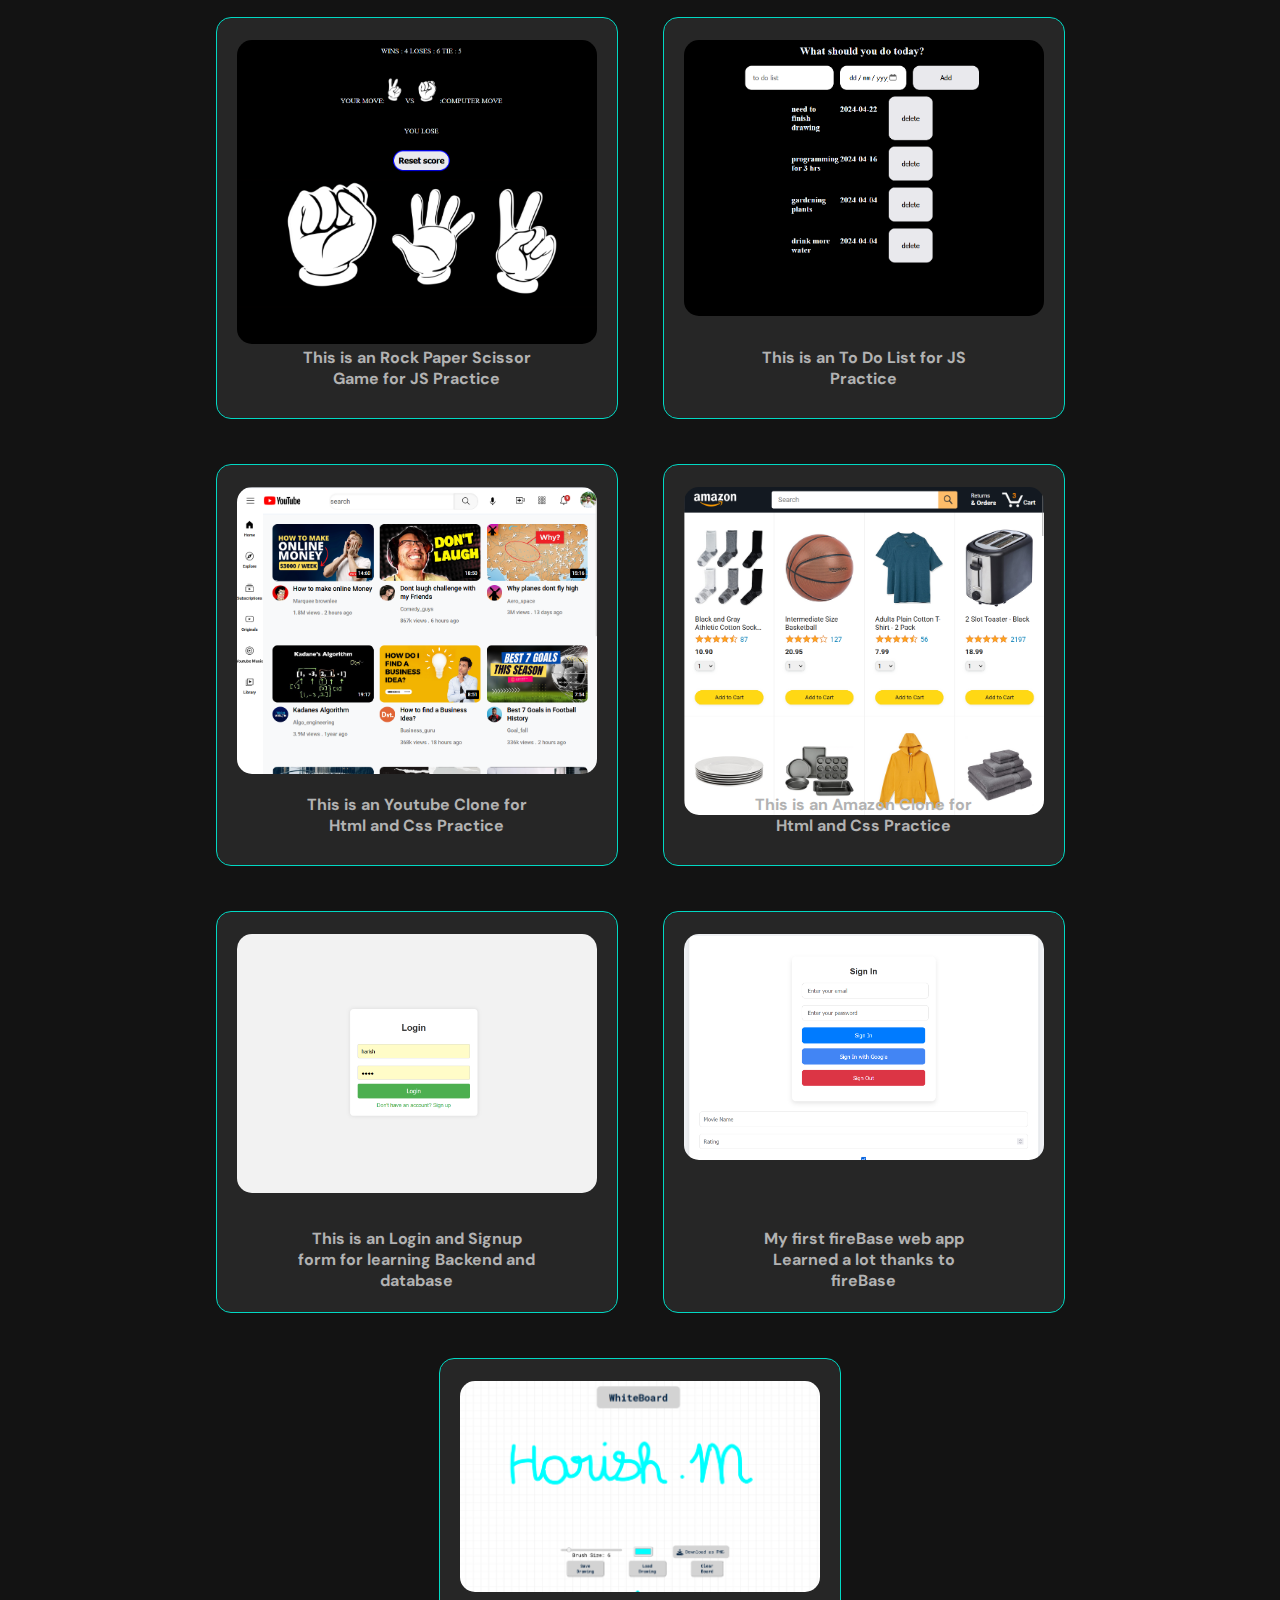
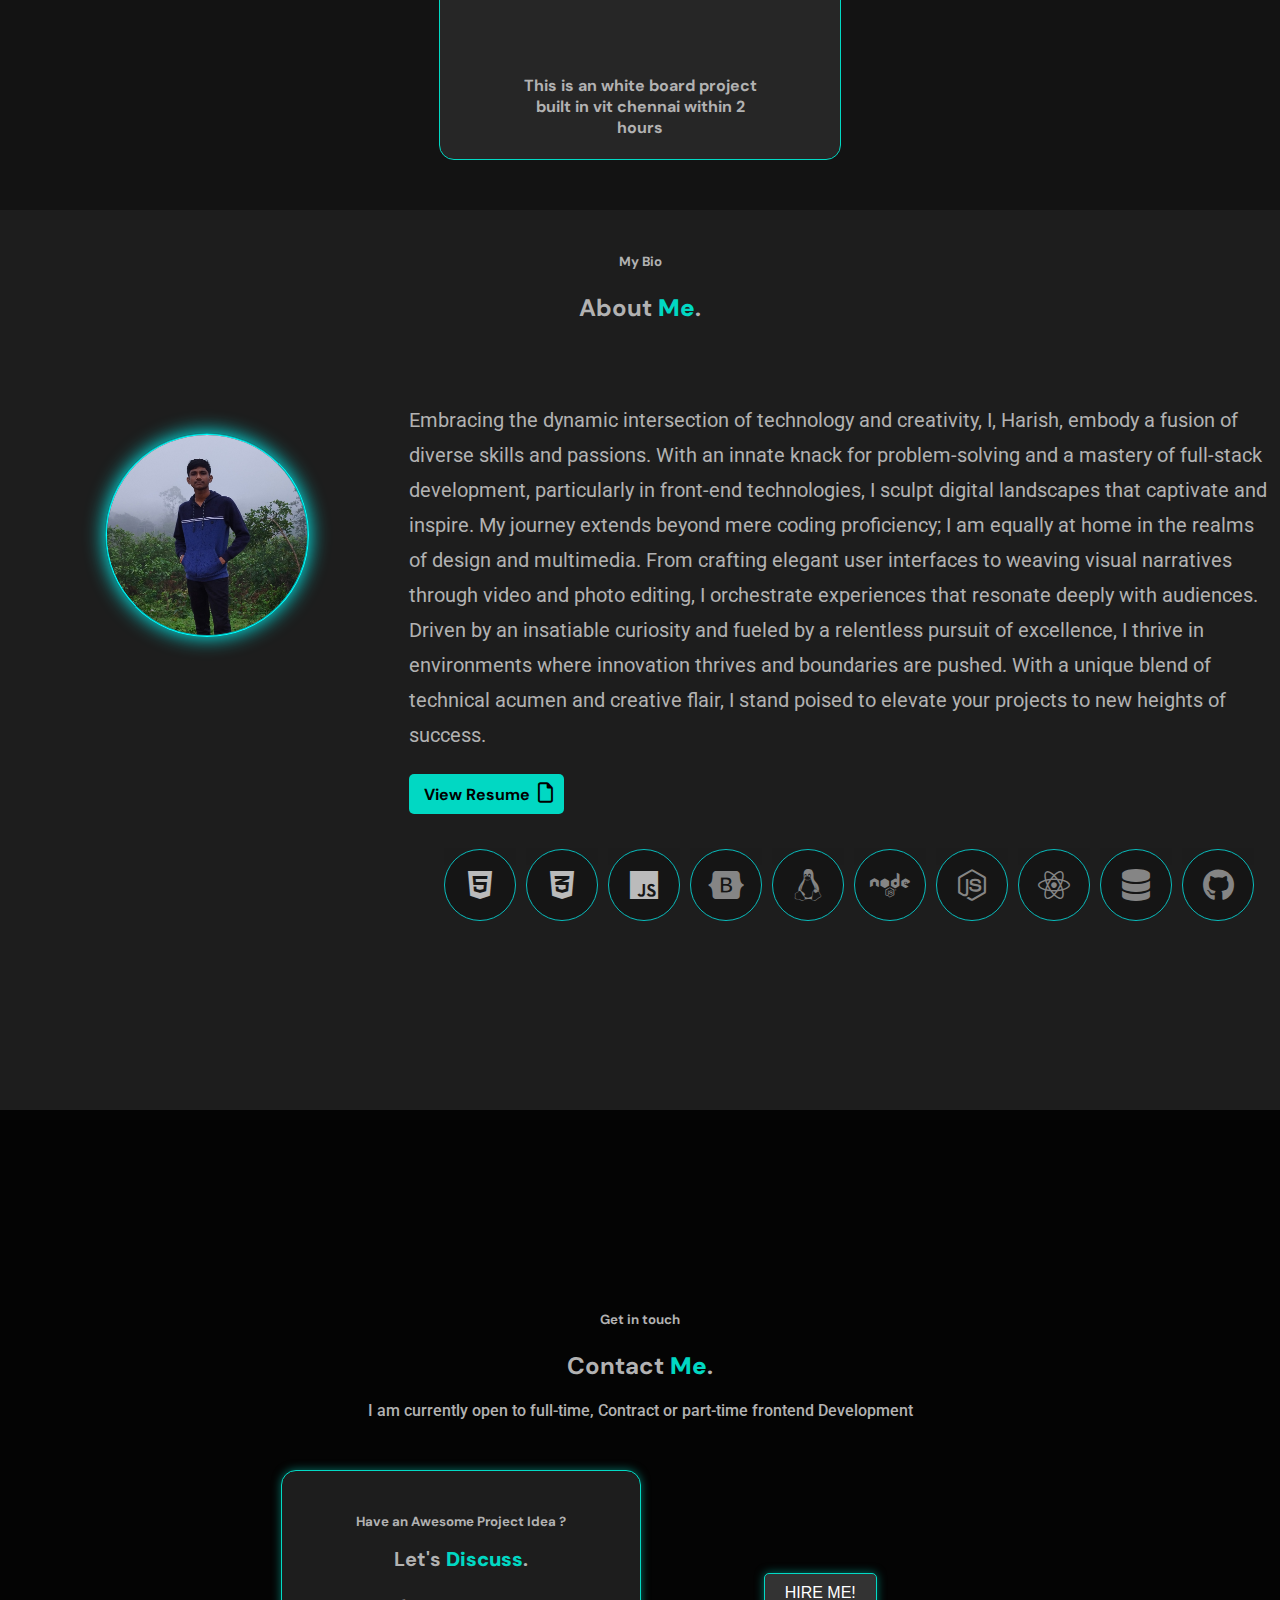
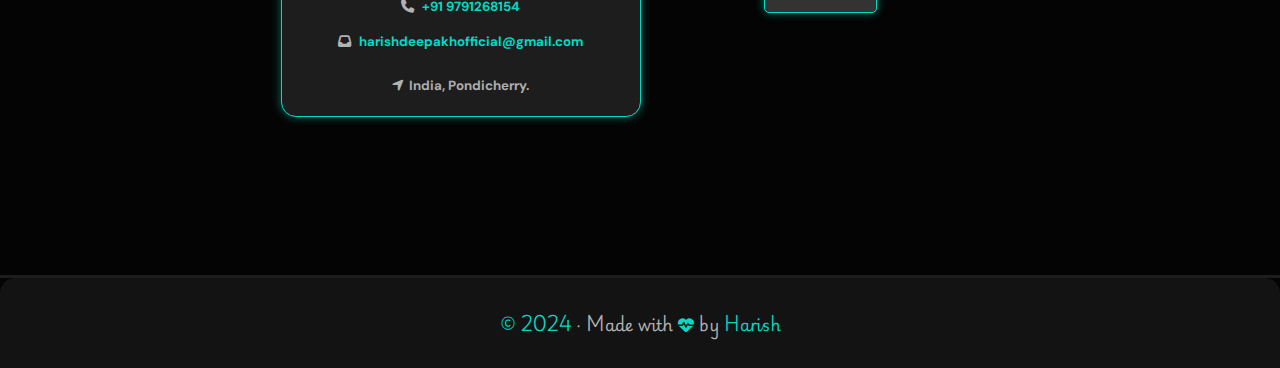
==== commit c572a895: "yeah now all working fine" ====
--- a/index.html
+++ b/index.html
@@ -50,7 +50,10 @@
       </div>
     </div>
   </header>
-  <section id="home">
+  <section id="home" class="home-section">
+    <div style="display: flex; justify-content: center; align-items: center; ">
+      <img id="home-loader" src="project-photos/waiting.gif" alt="Loading..." style="display: block;">
+    </div>
     <div  class="home-text">
     
       <div  class="small-intro">
@@ -232,8 +235,6 @@
   <footer>
     <div class="last-text"><b>&#169 2024 </b>&#903 Made with  <i class="fa-solid fa-heart-pulse fa-bounce" style="color: #02dac5;"></i>  by <b>Harish</b> </div>
   </footer>
-  <!-- Include the ScrollReveal script -->
- 
   <script type='module' src="js.js" defer></script>
 </body>
 </html>
--- a/general.css
+++ b/general.css
@@ -9,8 +9,6 @@
     overflow-x: hidden;
   }
 }
-
-
 
 body{
   background-color: #040404;
@@ -25,11 +23,14 @@
   
   
 
-
 }
 
-
-
+#home-loader {
+  position: absolute;
+  top: 50%;
+  left: 50%;
+  transform: translate(-50%, -50%);
+}
 
 a{
   color: #aeaeae;
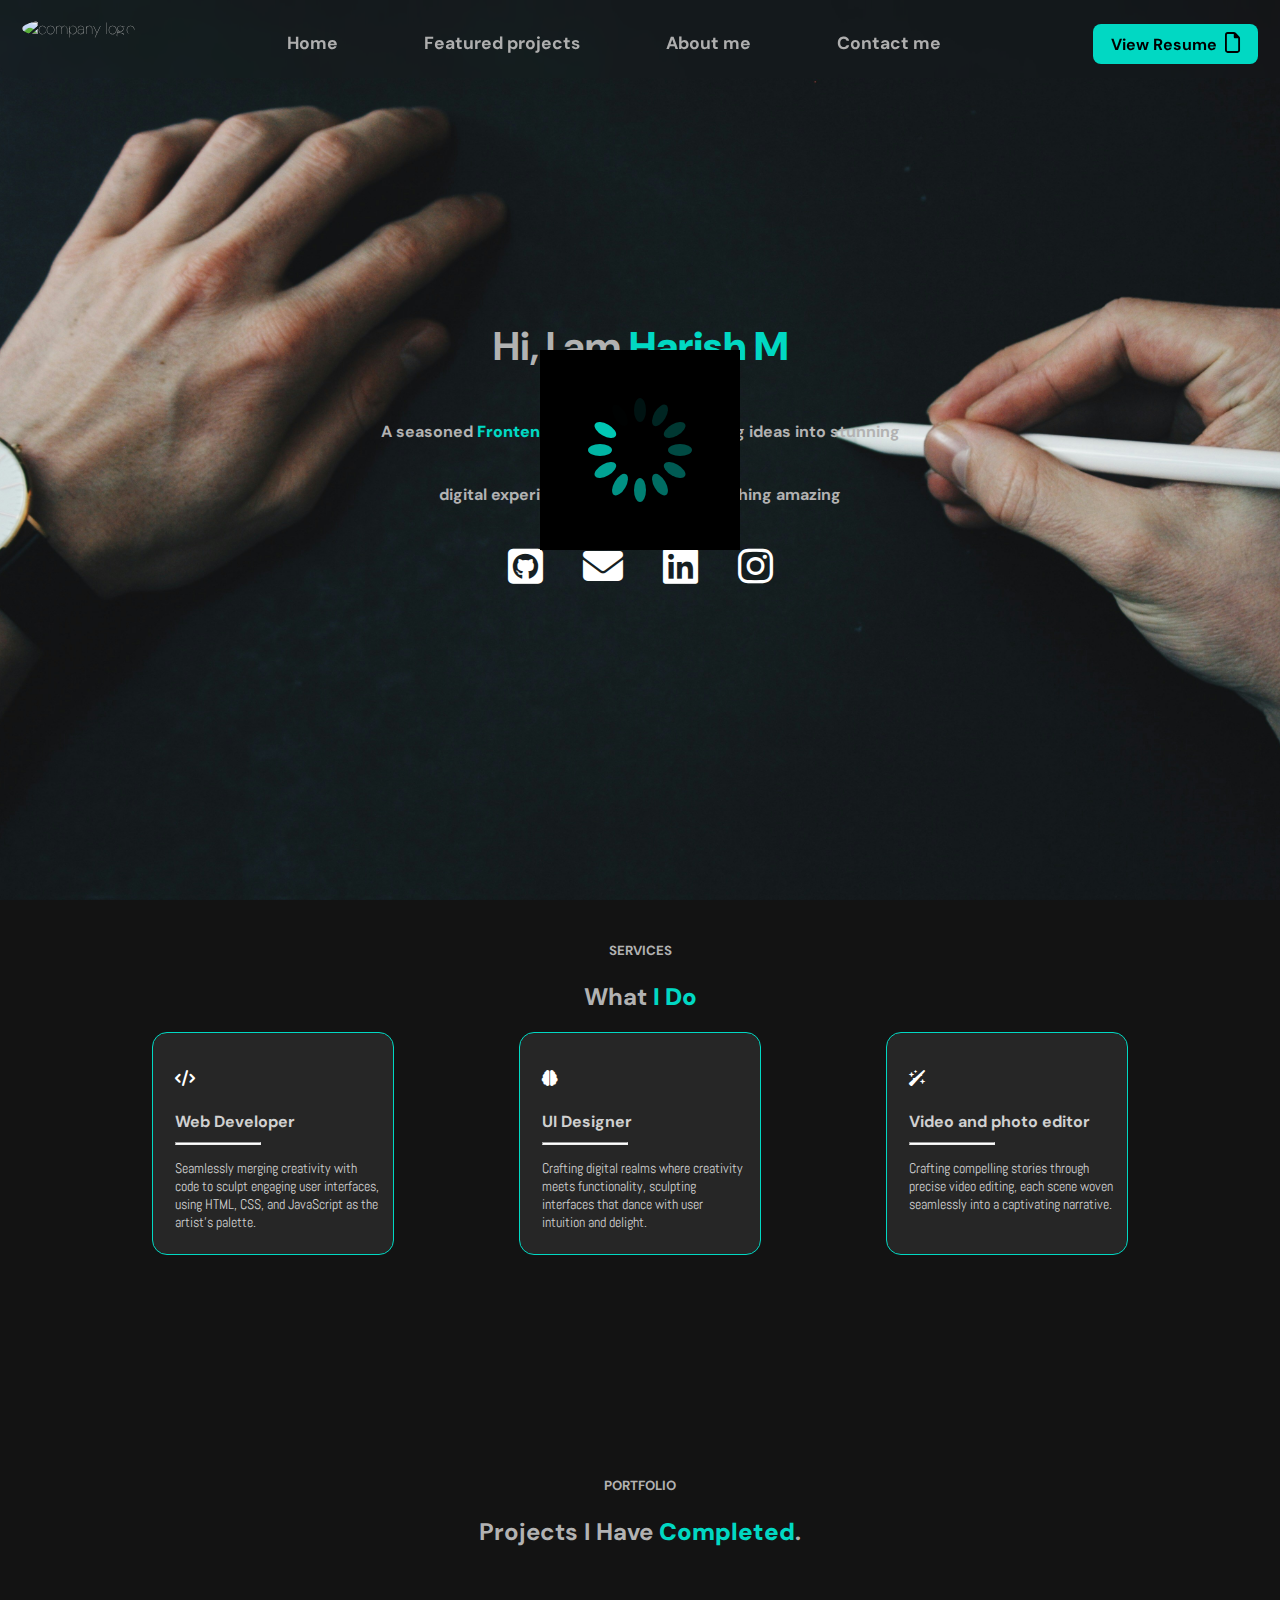
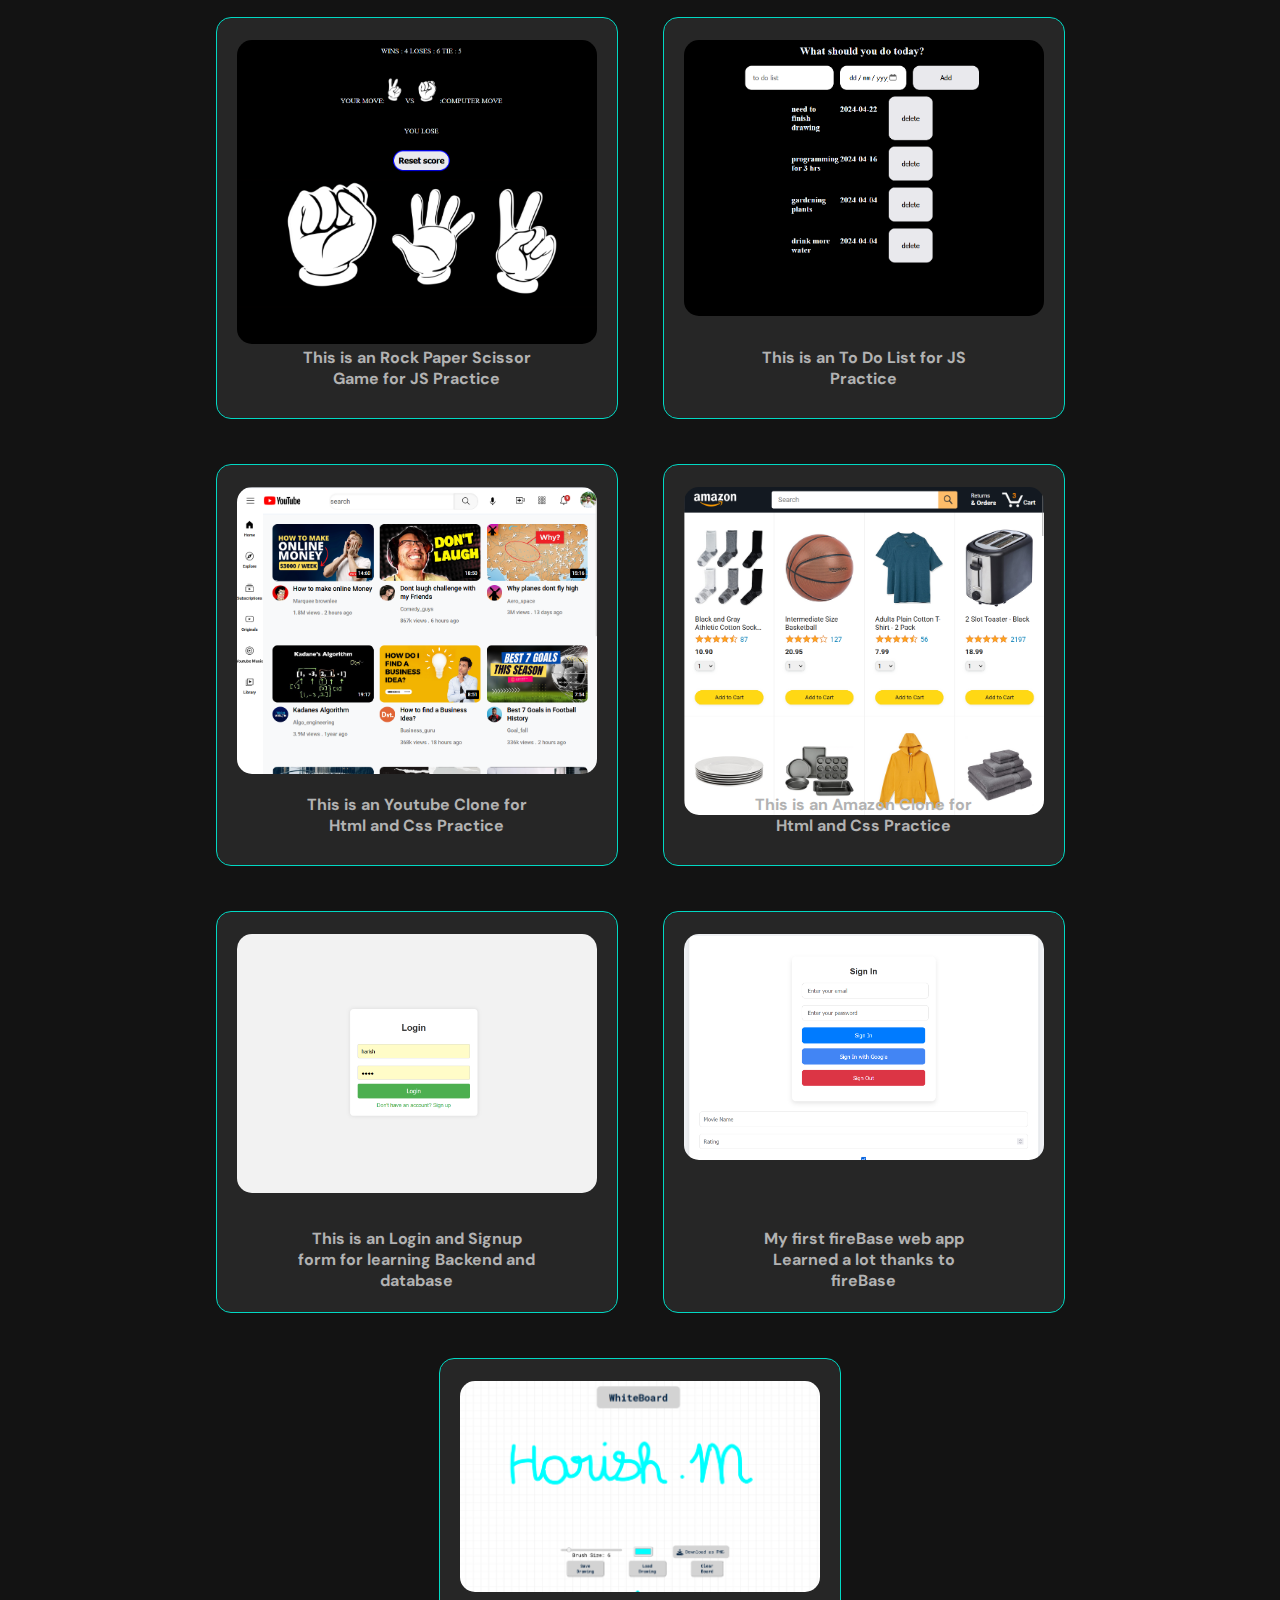
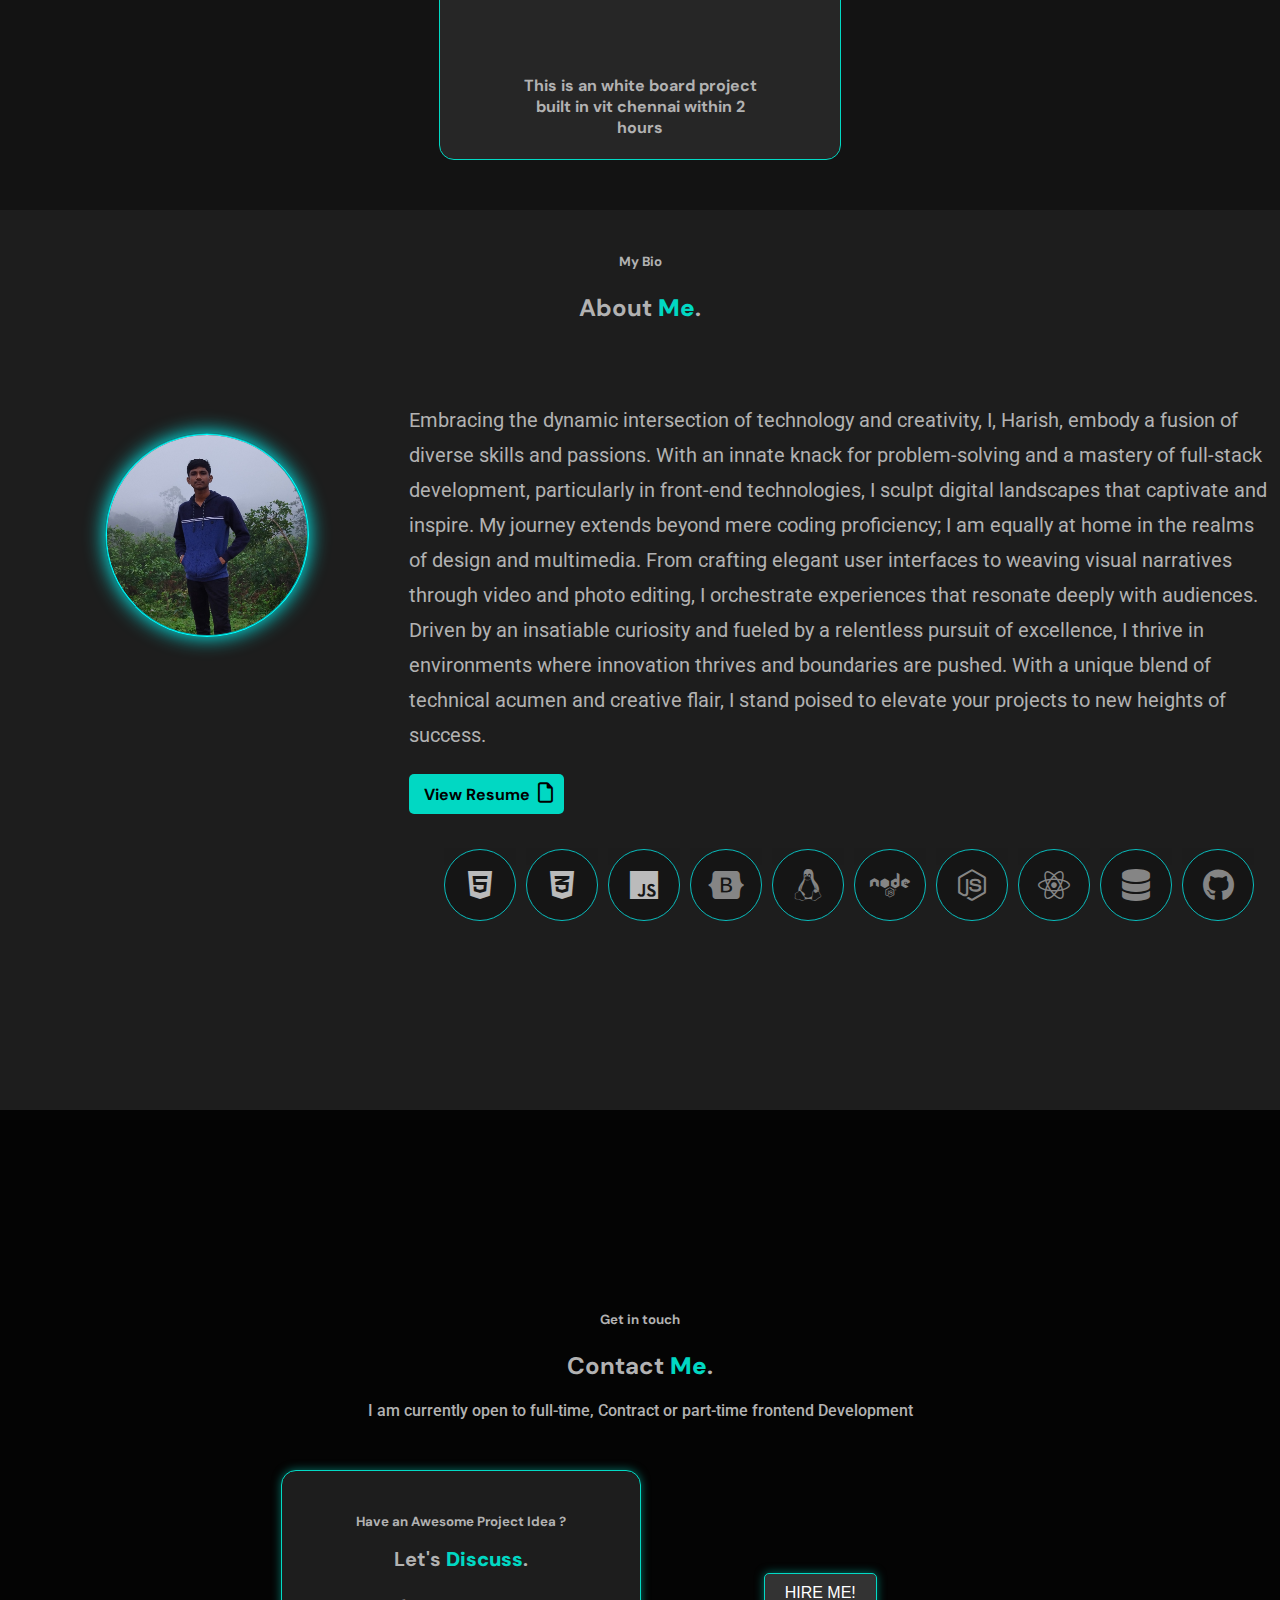
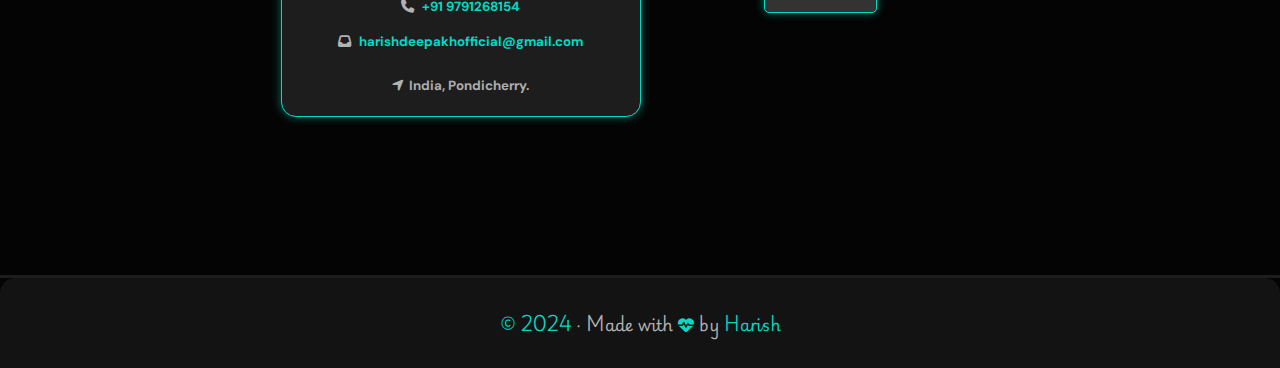
==== commit b05ade05: "changed the loader" ====
--- a/index.html
+++ b/index.html
@@ -52,7 +52,7 @@
   </header>
   <section id="home" class="home-section">
     <div style="display: flex; justify-content: center; align-items: center; ">
-      <img id="home-loader" src="project-photos/waiting.gif" alt="Loading..." style="display: block;">
+      <img id="home-loader" src="project-photos/new_load.svg" alt="Loading..." style="display: block;">
     </div>
     <div  class="home-text">
     
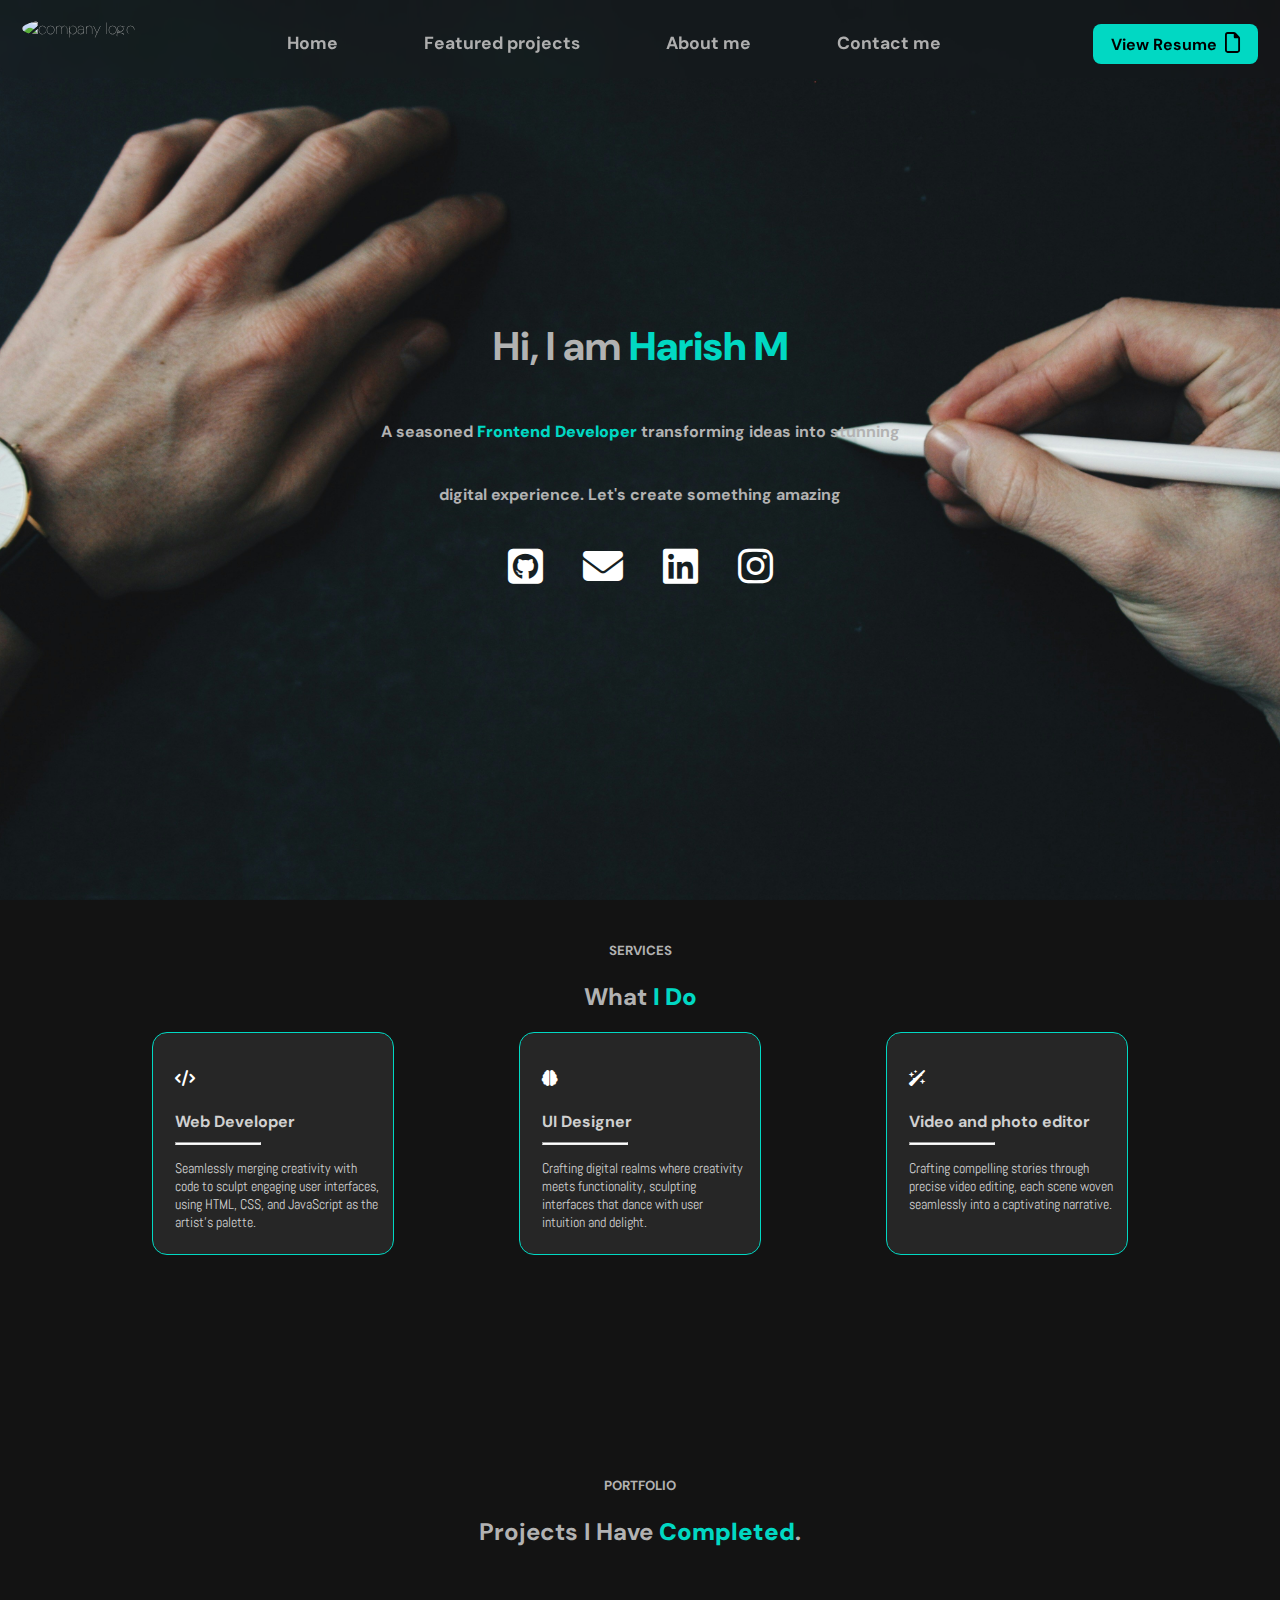
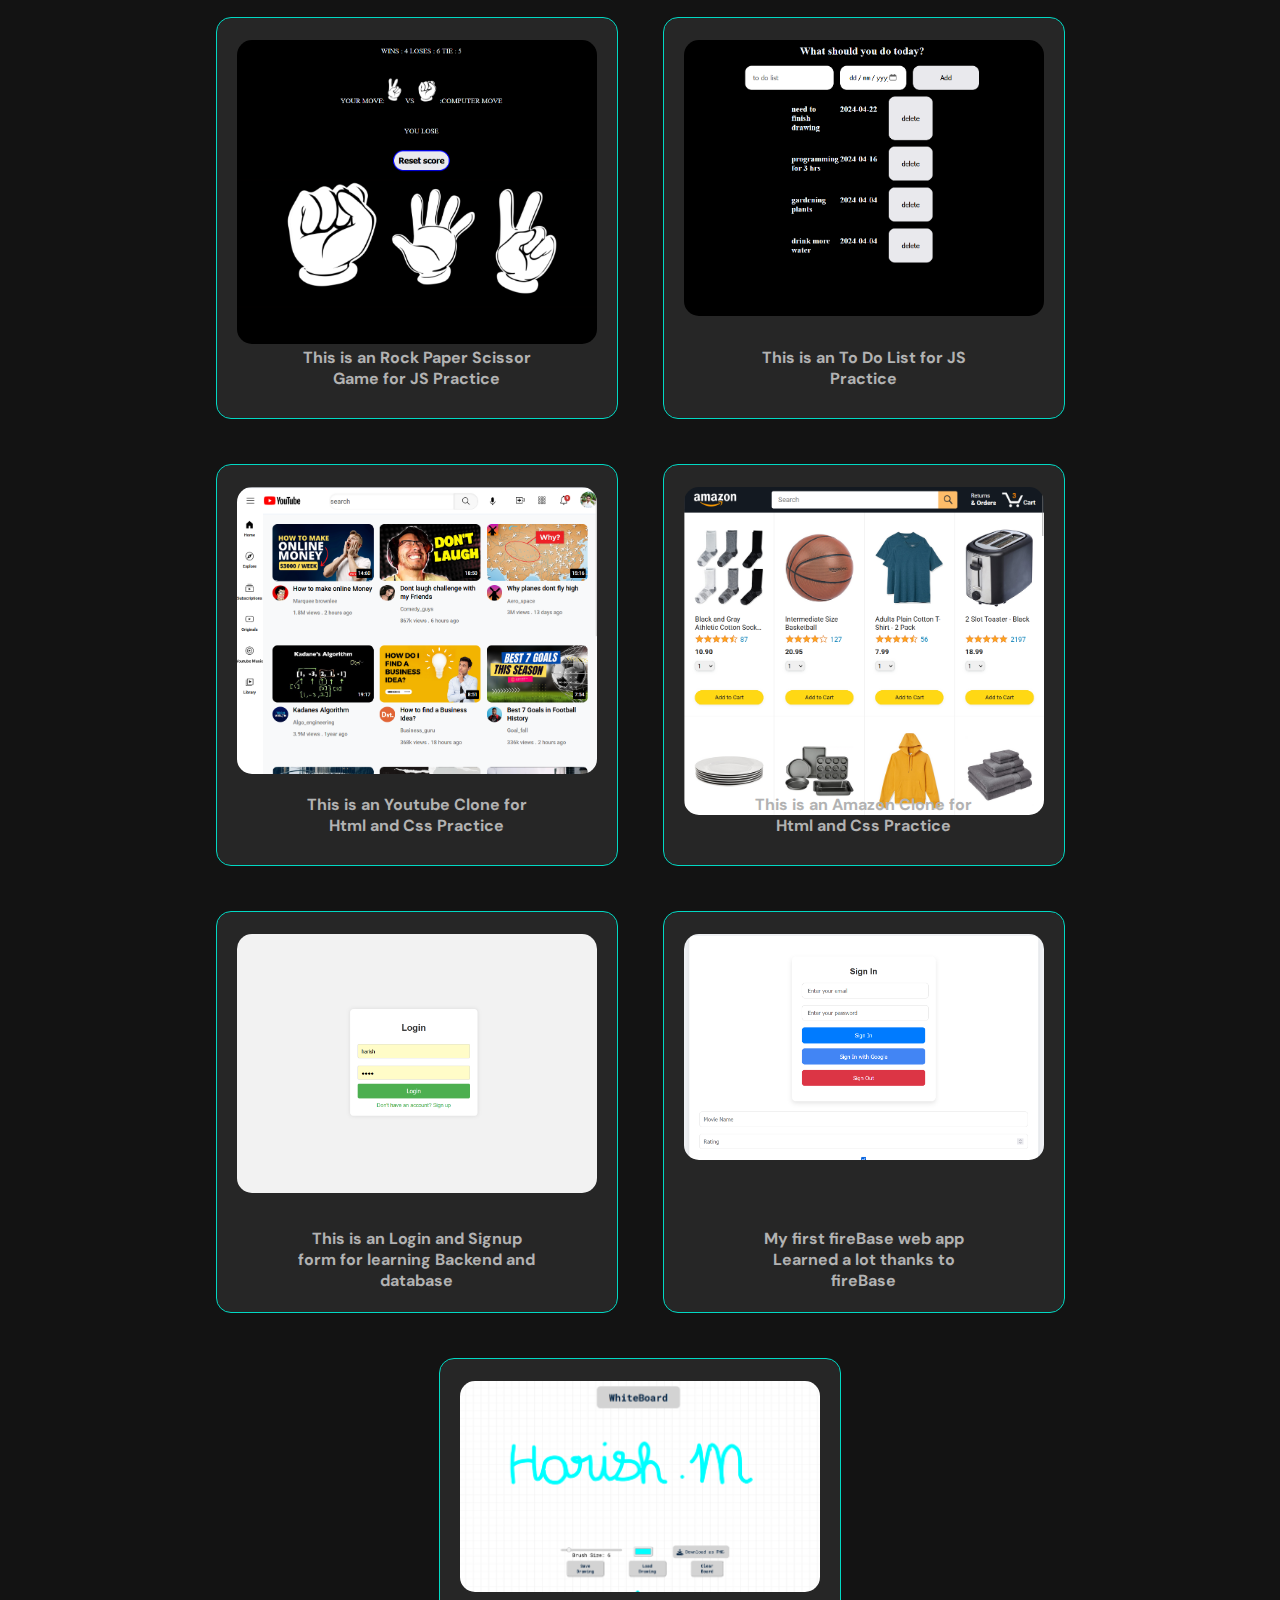
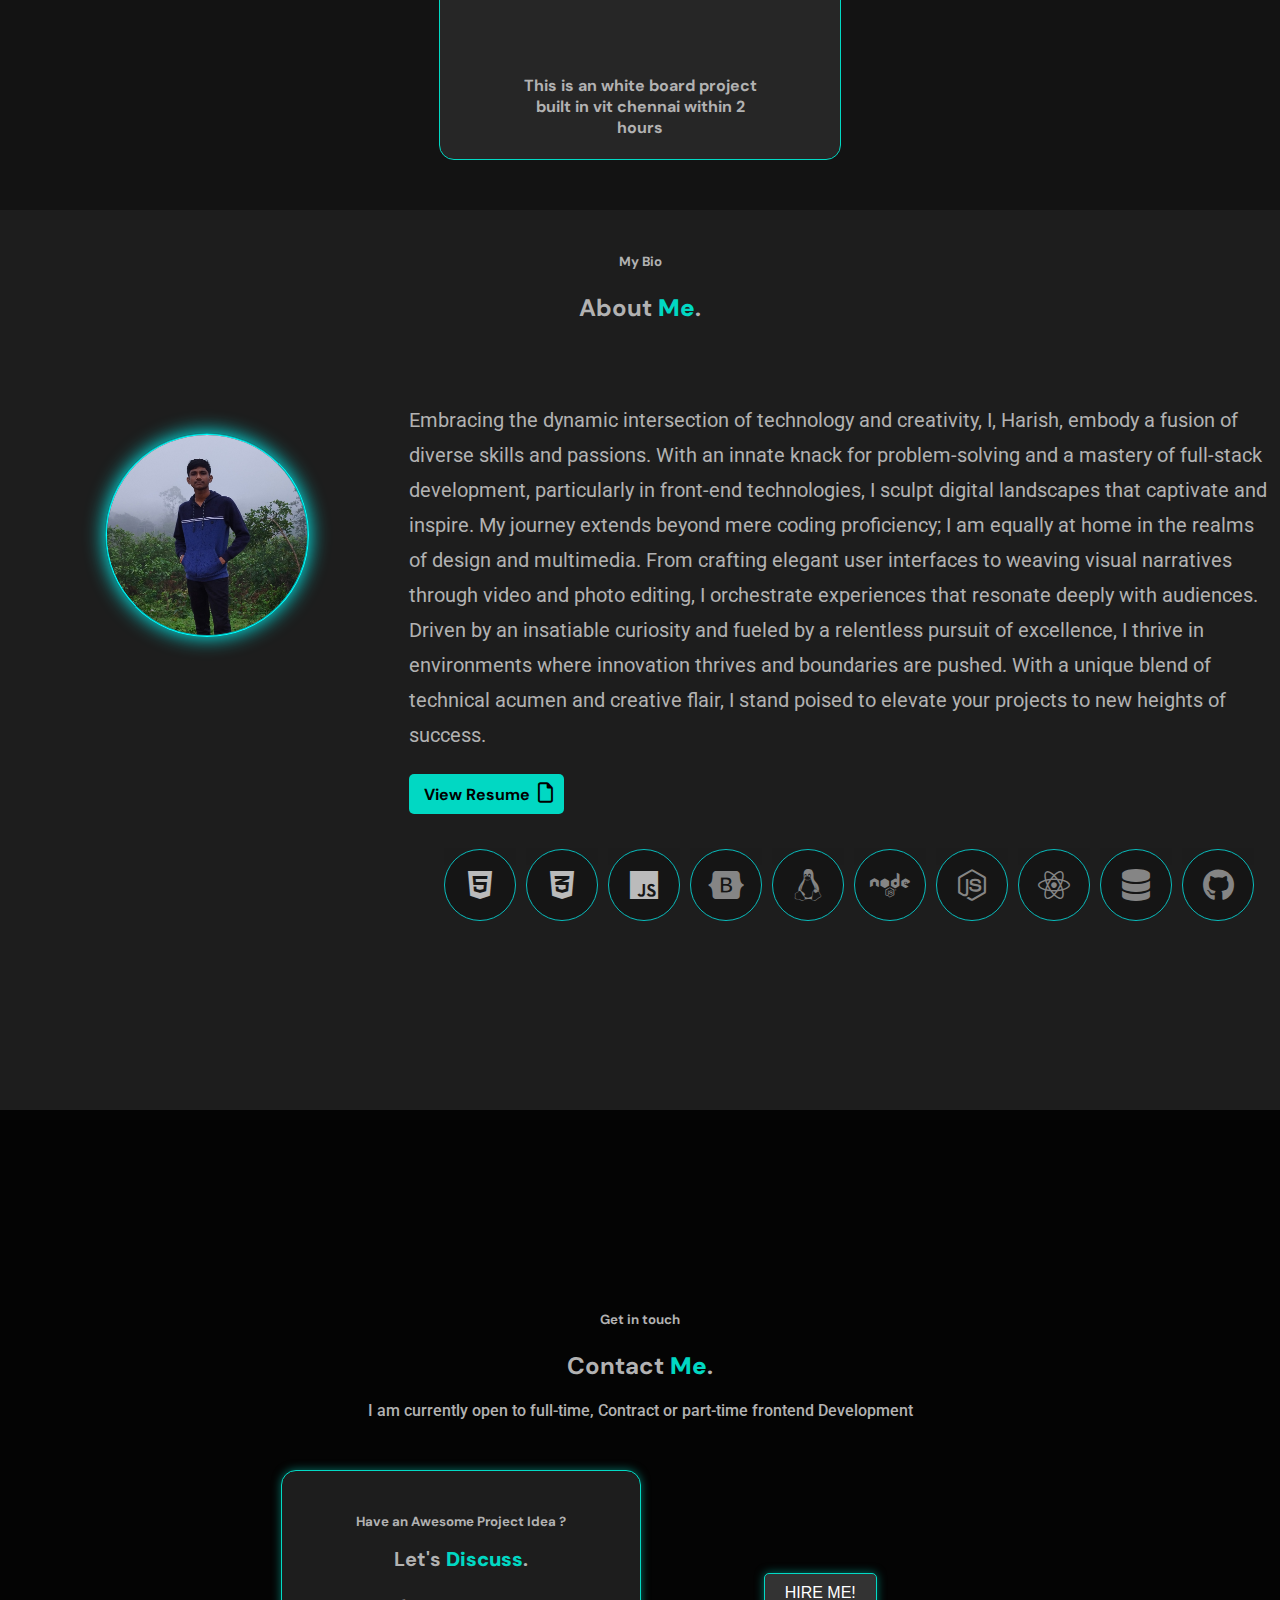
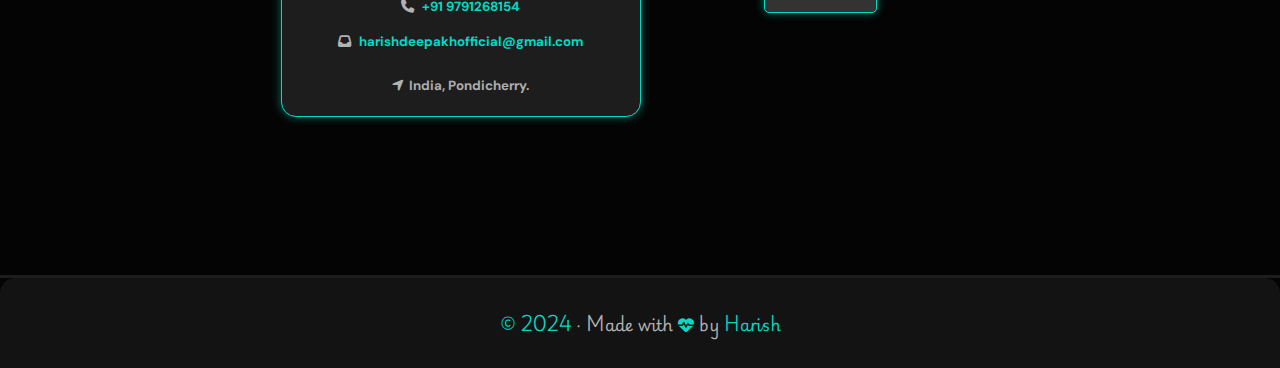
==== commit 2a36b222: "changed the loader again now sweet" ====
--- a/index.html
+++ b/index.html
@@ -22,7 +22,7 @@
   <link rel="stylesheet" href="css.css">
   <link rel="stylesheet" href="contact.css">
   <link rel="stylesheet" href="footer.css">
- 
+  <link rel="stylesheet" href="loader.css">
   <!--<script type="module" src="https://unpkg.com/@splinetool/viewer@1.4.0/build/spline-viewer.js"></script>
   <spline-viewer loading-anim-type="spinner-big-light" url="https://prod.spline.design/iO0shhrWj00DkFuY/scene.splinecode"></spline-viewer>-->
   
@@ -52,8 +52,9 @@
   </header>
   <section id="home" class="home-section">
     <div style="display: flex; justify-content: center; align-items: center; ">
-      <img id="home-loader" src="project-photos/new_load.svg" alt="Loading..." style="display: block;">
-    </div>
+      
+    </div>
+    <div class="loader"></div>
     <div  class="home-text">
     
       <div  class="small-intro">
--- a/loader.css
+++ b/loader.css
@@ -0,0 +1,79 @@
+.loader {
+        transform: rotateZ(45deg);
+        perspective: 1000px;
+        border-radius: 50%;
+        width: 48px;
+        height: 48px;
+        color: #fff;
+        align-self: center;
+        justify-content: center;
+        text-align: center;
+        position: absolute;
+        top: 50%;
+        left: 50%;
+        transform: translate(-50%, -50%);
+      }
+        .loader:before,
+        .loader:after {
+          content: "";
+          display: block;
+          position: absolute;
+          top: 0;
+          left: 0;
+          width: inherit;
+          height: inherit;
+          border-radius: 50%;
+          transform: rotateX(70deg);
+          animation: 1s spin linear infinite;
+        }
+        .loader:after {
+          color: #01d8c3;
+          transform: rotateY(70deg);
+          animation-delay: .4s;
+        }
+
+      @keyframes rotate {
+        0% {
+          transform: translate(-50%, -50%) rotateZ(0deg);
+        }
+        100% {
+          transform: translate(-50%, -50%) rotateZ(360deg);
+        }
+      }
+
+      @keyframes rotateccw {
+        0% {
+          transform: translate(-50%, -50%) rotate(0deg);
+        }
+        100% {
+          transform: translate(-50%, -50%) rotate(-360deg);
+        }
+      }
+
+      @keyframes spin {
+        0%,
+        100% {
+          box-shadow: .2em 0px 0 0px currentcolor;
+        }
+        12% {
+          box-shadow: .2em .2em 0 0 currentcolor;
+        }
+        25% {
+          box-shadow: 0 .2em 0 0px currentcolor;
+        }
+        37% {
+          box-shadow: -.2em .2em 0 0 currentcolor;
+        }
+        50% {
+          box-shadow: -.2em 0 0 0 currentcolor;
+        }
+        62% {
+          box-shadow: -.2em -.2em 0 0 currentcolor;
+        }
+        75% {
+          box-shadow: 0px -.2em 0 0 currentcolor;
+        }
+        87% {
+          box-shadow: .2em -.2em 0 0 currentcolor;
+        }
+      }
